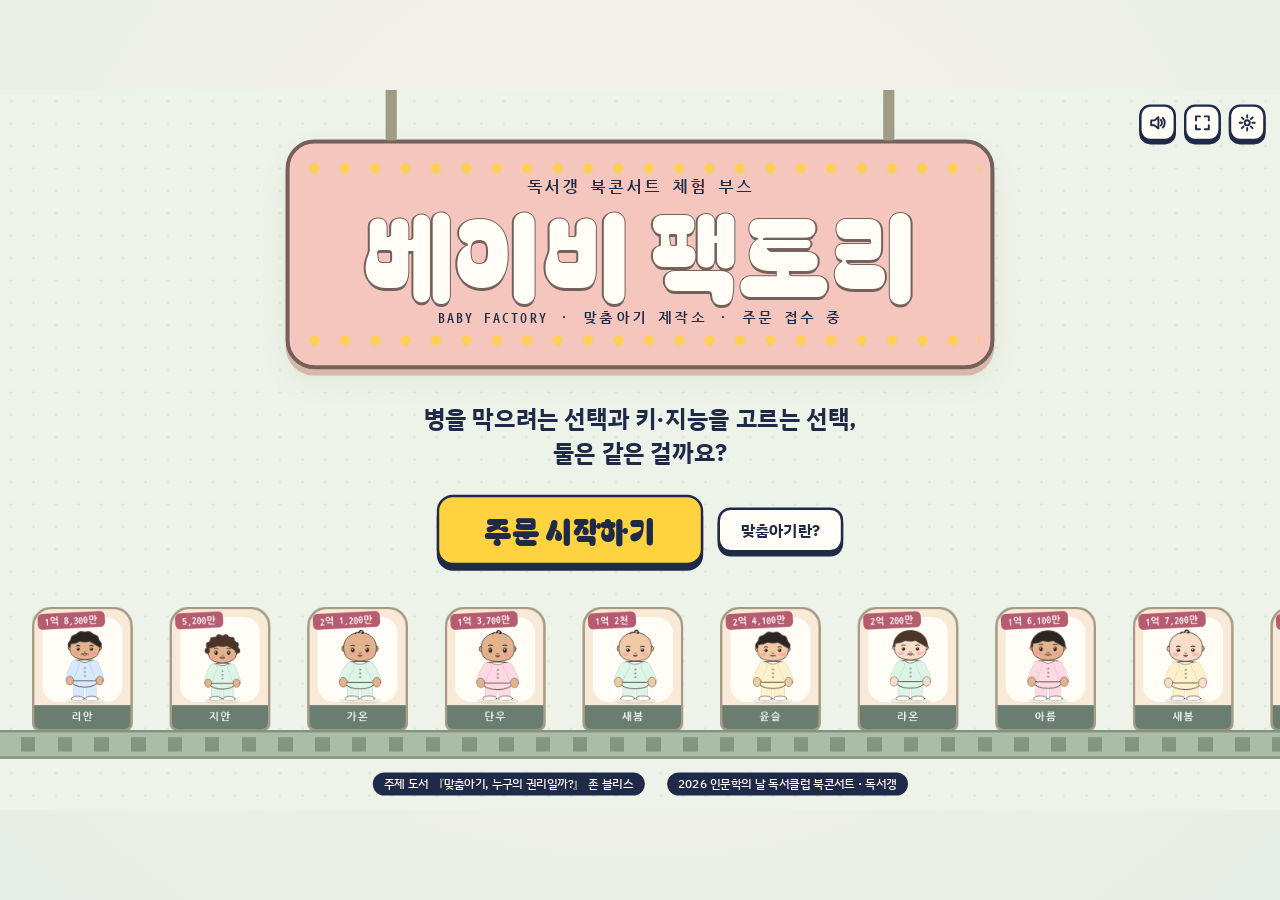
==== index.html @ 104157cd "Soften character art and motion; lower screening rates with a two-condition cap" ====
<!doctype html>
<html lang="ko">
<head>
<meta charset="utf-8">
<meta name="viewport" content="width=device-width, initial-scale=1, viewport-fit=cover">
<title>베이비 팩토리</title>
<meta name="description" content="독서갱 북콘서트 체험 부스 · 맞춤아기 시뮬레이터">
<meta name="theme-color" content="#1E2A47">
<link rel="icon" href="data:image/svg+xml,%3Csvg xmlns='http://www.w3.org/2000/svg' viewBox='0 0 64 64'%3E%3Crect width='64' height='64' rx='14' fill='%23FFD23F'/%3E%3Ccircle cx='32' cy='34' r='18' fill='%23F8DDC8' stroke='%231E2A47' stroke-width='4'/%3E%3Ccircle cx='25' cy='35' r='3' fill='%231E2A47'/%3E%3Ccircle cx='39' cy='35' r='3' fill='%231E2A47'/%3E%3Cpath d='M27 43q5 4 10 0' stroke='%231E2A47' stroke-width='3' fill='none' stroke-linecap='round'/%3E%3C/svg%3E">
<link rel="preconnect" href="https://fonts.googleapis.com">
<link rel="preconnect" href="https://fonts.gstatic.com" crossorigin>
<link rel="stylesheet" href="https://fonts.googleapis.com/css2?family=Bagel+Fat+One&family=IBM+Plex+Sans+KR:wght@400;500;700&family=Nanum+Gothic+Coding:wght@400;700&display=swap">
<link rel="stylesheet" href="style.css?v=20261010-friendly">
</head>
<body>

<div id="viewport">
  <div id="stage">

    <div class="util-bar">
      <button class="util" id="btn-sound" title="효과음 켜기/끄기" aria-label="효과음"><svg viewBox="0 0 24 24"><path d="M4 9h4l5-4v14l-5-4H4z"/><path class="wave" d="M16 8.5a5 5 0 0 1 0 7M18.5 6a8.5 8.5 0 0 1 0 12"/></svg></button>
      <button class="util" id="btn-full" title="전체 화면" aria-label="전체 화면"><svg viewBox="0 0 24 24"><path d="M4 9V4h5M15 4h5v5M20 15v5h-5M9 20H4v-5"/></svg></button>
      <button class="util" id="btn-settings" title="운영자 설정" aria-label="운영자 설정"><svg viewBox="0 0 24 24"><circle cx="12" cy="12" r="3.2"/><path d="M12 2.5v3M12 18.5v3M21.5 12h-3M5.5 12h-3M18.7 5.3l-2.1 2.1M7.4 16.6l-2.1 2.1M18.7 18.7l-2.1-2.1M7.4 7.4 5.3 5.3"/></svg></button>
    </div>

    <!-- ============ 0. 타이틀 ============ -->
    <section class="screen is-on" id="s-title">
      <div class="sign">
        <div class="sign-bulbs" aria-hidden="true"></div>
        <p class="sign-eyebrow">독서갱 북콘서트 체험 부스</p>
        <h1 class="logo">베이비 팩토리</h1>
        <p class="sign-sub">BABY FACTORY · 맞춤아기 제작소 · 주문 접수 중</p>
      </div>
      <p class="title-q">병을 막으려는 선택과 키·지능을 고르는 선택,<br>둘은 같은 걸까요?</p>
      <div class="title-actions">
        <button class="btn btn-big" id="btn-start">주문 시작하기</button>
        <button class="btn btn-ghost" id="btn-explain">맞춤아기란?</button>
      </div>
      <div class="conveyor" aria-hidden="true">
        <div class="belt-items" id="belt"></div>
        <div class="belt"><i></i></div>
      </div>
      <footer class="title-foot">
        <span>주제 도서 『맞춤아기, 누구의 권리일까?』 존 블리스</span>
        <span>2026 인문학의 날 독서클럽 북콘서트 · 독서갱</span>
      </footer>
    </section>

    <!-- ============ 1. 예산 ============ -->
    <section class="screen" id="s-budget">
      <header class="scr-head">
        <span class="step">STEP 1 · 예산</span>
        <h2>오늘 당신의 전 재산은?</h2>
        <p>룰렛에서 나온 금액을 입력하세요. 이 돈이 아기를 설계할 수 있는 전부예요.</p>
      </header>
      <div class="budget-wrap">
        <div class="atm panel">
          <div class="atm-screen">
            <span class="atm-label">보유 자산</span>
            <output id="budget-out">0원</output>
          </div>
          <label class="atm-input" for="budget-in">
            <input id="budget-in" type="text" inputmode="numeric" autocomplete="off" maxlength="9" placeholder="금액 입력">
            <span>만원</span>
          </label>
          <p class="atm-hint">룰렛 칸을 눌러도 돼요</p>
          <div class="presets" id="presets"></div>
          <button class="btn btn-ghost btn-sm" id="btn-roulette">화면에서 룰렛 돌리기</button>
        </div>
        <aside class="budget-side">
          <div class="rules panel">
            <h3>설계 규칙</h3>
            <ol>
              <li><b>5분</b> 안에 아기의 특성을 골라요. 시간이 끝나면 그때까지 고른 대로 태어나요.</li>
              <li>고를 때마다 값을 치러요. 돈이 모자라면 고를 수 없어요.</li>
              <li>"자연에 맡기기"는 무료예요. 결과는 태어나야 알 수 있어요.</li>
              <li>다 고르면 아기가 태어나 노인이 될 때까지의 삶을 보여 드려요.</li>
            </ol>
          </div>
          <p class="disclaimer" id="disclaimer-budget"></p>
          <button class="btn btn-big" id="btn-budget-ok" disabled>이 돈으로 설계 시작</button>
        </aside>
      </div>
    </section>

    <!-- ============ 2. 유전자 검사 ============ -->
    <section class="screen" id="s-scan">
      <header class="scr-head">
        <span class="step">STEP 2 · 검사</span>
        <h2>부모 유전자 검사</h2>
        <p>아기에게 물려질 수 있는 유전질환·장애를 검사하고 있어요.</p>
      </header>
      <div class="scan-wrap">
        <div class="dna panel"><svg id="dna" viewBox="0 0 260 520" aria-hidden="true"></svg><div class="scanline"></div></div>
        <ol class="scan-list" id="scan-list"></ol>
      </div>
      <div class="scan-foot">
        <p id="scan-sum"></p>
        <button class="btn btn-big" id="btn-scan-ok" hidden>설계 시작 · 타이머 5:00</button>
      </div>
    </section>

    <!-- ============ 3. 설계 (5분) ============ -->
    <section class="screen" id="s-design">
      <header class="d-head">
        <div class="d-brand">
          <button class="home-btn" data-home title="처음으로">베이비 팩토리</button>
          <span id="d-order">주문 No.0001</span>
        </div>
        <div class="timer" id="timer" role="timer" aria-live="off">
          <span class="timer-label">남은 설계 시간</span>
          <span class="timer-digits" id="timer-digits">5:00</span>
          <div class="timer-bar"><i id="timer-fill"></i></div>
        </div>
        <div class="wallet">
          <span class="wallet-label">남은 돈</span>
          <strong id="wallet-left">0원</strong>
          <span class="wallet-sub" id="wallet-sub"></span>
        </div>
      </header>
      <div class="d-body">
        <div class="d-left">
          <nav class="tabs" id="tabs" role="tablist"></nav>
          <div class="trait-list" id="trait-list"></div>
        </div>
        <div class="d-right">
          <div class="incubator panel" id="incubator">
            <div class="inc-head">
              <span class="inc-title">인큐베이터 미리보기</span>
              <span class="inc-sub">예상 모습 · 성별은 태어날 때 정해져요</span>
              <button class="inc-zoom" id="btn-zoom">얼굴 크게</button>
            </div>
            <div class="inc-glass">
              <div class="bubbles" aria-hidden="true"><i></i><i></i><i></i><i></i><i></i><i></i></div>
              <svg id="preview" preserveAspectRatio="xMidYMax meet"></svg>
            </div>
            <div class="age-tabs" id="age-tabs"></div>
          </div>
          <div class="order panel">
            <div class="ethic-note" id="ethic-note" hidden><b id="ethic-tag"></b><p id="ethic-text"></p></div>
            <div class="order-head"><span>주문서</span><small id="order-count">0개</small></div>
            <ul class="order-list" id="order-list"></ul>
            <div class="order-total"><span>합계</span><strong id="order-total">0원</strong></div>
            <button class="btn btn-big btn-pink" id="btn-checkout">결제하고 출산하기</button>
          </div>
        </div>
      </div>
    </section>

    <!-- ============ 4. 탄생 ============ -->
    <section class="screen" id="s-birth">
      <div class="birth-lights" aria-hidden="true"></div>
      <div class="pod-wrap">
        <div class="pod" id="pod">
          <div class="pod-cap"></div>
          <div class="pod-body">
            <svg id="pod-baby" viewBox="-40 -66 80 72" aria-hidden="true"></svg>
            <div class="pod-door l"></div><div class="pod-door r"></div>
          </div>
          <div class="pod-base"><span id="pod-label">EDITING</span></div>
        </div>
        <div class="pod-status" id="pod-status">결제 완료</div>
        <div class="pod-steps" id="pod-steps"></div>
      </div>
      <div class="reveal panel" id="reveal" hidden>
        <p class="reveal-eyebrow">출생 신고서</p>
        <h2 id="reveal-title"></h2>
        <ul class="reveal-list" id="reveal-list"></ul>
        <button class="btn btn-big" id="btn-life">인생 재생 ▶</button>
      </div>
    </section>

    <!-- ============ 5. 성장 ============ -->
    <section class="screen" id="s-life">
      <svg id="life-svg" aria-hidden="true"></svg>
      <div class="life-hud panel">
        <div class="life-name" id="life-name"></div>
        <div class="life-age"><span id="life-age">0</span><small>세</small></div>
        <div class="life-meta"><span class="chip" id="life-stage">신생아</span><span id="life-year">2026년</span></div>
      </div>
      <div class="life-log" id="life-log" aria-live="polite"></div>
      <div class="life-bar"><div class="life-track" id="life-track"><i id="life-fill"></i><b id="life-dot"></b></div></div>
      <div class="life-ctrl">
        <button id="btn-pause">일시정지</button>
        <button id="btn-speed">2배속</button>
        <button id="btn-skip">끝으로 건너뛰기</button>
      </div>
    </section>

    <!-- ============ 6. 결과 ============ -->
    <section class="screen" id="s-result">
      <div class="res-left">
        <header class="res-head">
          <span class="step">인생 요약</span>
          <h2 id="res-title"></h2>
        </header>
        <div class="film" id="film"></div>
        <div class="res-stats" id="res-stats"></div>
        <div class="res-money panel" id="res-money"></div>
      </div>
      <div class="res-right panel">
        <p class="qr-eyebrow">결과 QR · 찍어 가세요</p>
        <div class="qr-box" id="qr-box"></div>
        <div class="qr-url"><code id="qr-url"></code><button class="btn btn-sm" id="btn-copy">주소 복사</button></div>
        <p class="qr-warn" id="qr-warn" hidden></p>
        <div class="qr-actions">
          <button class="btn btn-sm btn-ghost" id="btn-print">라벨 인쇄</button>
          <button class="btn btn-sm btn-ghost" id="btn-qr-png">라벨 이미지</button>
          <button class="btn btn-sm btn-ghost" id="btn-card-png">결과 카드</button>
        </div>
        <div class="res-q">
          <b>나가기 전에 찬반 스티커 투표!</b>
          <p id="res-vote"></p>
        </div>
        <button class="btn btn-big" id="btn-next">다음 참가자</button>
      </div>
    </section>

    <!-- ============ 모달 ============ -->
    <div class="modal" id="m-checkout" hidden>
      <div class="modal-card checkout panel">
        <div class="receipt" id="receipt"></div>
        <div class="checkout-side">
          <h3>출생 신고서</h3>
          <label class="field" for="baby-name">아기 이름
            <span class="name-row"><input id="baby-name" type="text" maxlength="6" autocomplete="off"><button class="btn btn-sm btn-ghost" id="btn-rename" type="button">다른 이름</button></span>
          </label>
          <p class="checkout-note" id="checkout-note"></p>
          <div class="checkout-btns">
            <button class="btn btn-ghost" id="btn-back">더 고르기</button>
            <button class="btn btn-big btn-pink" id="btn-pay">결제 · 출산</button>
          </div>
        </div>
      </div>
    </div>

    <div class="modal" id="m-explain" hidden>
      <div class="modal-card explain panel">
        <div class="ex-slides" id="ex-slides">
          <article class="ex-slide is-on">
            <span class="step">1 / 3</span>
            <h3>맞춤아기란?</h3>
            <p>유전자 기술로 태어날 아기의 유전질환을 막거나, 부모가 원하는 외모·몸·능력을 고른 아기예요.</p>
            <p>유전자 가위(CRISPR)가 발전하면서 배아의 DNA를 직접 고치는 일이 기술적으로 가능해졌어요.</p>
          </article>
          <article class="ex-slide">
            <span class="step">2 / 3</span>
            <h3>2018년, 실제로 일어난 일</h3>
            <p>중국의 과학자 허젠쿠이가 HIV에 걸리지 않도록 CCR5 유전자를 편집한 쌍둥이를 탄생시켰어요.</p>
            <p>전 세계 과학자들이 비판했고, 그는 징역 3년을 선고받았어요. 우리나라 생명윤리법도 배아·태아의 유전자 치료를 금지해요.</p>
          </article>
          <article class="ex-slide">
            <span class="step">3 / 3</span>
            <h3>오늘의 질문</h3>
            <p class="ex-q" id="ex-q"></p>
            <p>병을 막는 선택과 키·지능을 고르는 선택은 같은 걸까요? 직접 아기를 설계하며 생각해 보세요.</p>
          </article>
        </div>
        <div class="ex-nav">
          <button class="btn btn-ghost btn-sm" id="ex-prev">이전</button>
          <button class="btn btn-sm" id="ex-next">다음</button>
        </div>
      </div>
    </div>

    <div class="modal" id="m-roulette" hidden>
      <div class="modal-card roulette panel">
        <h3>예산 룰렛</h3>
        <div class="wheel-wrap"><canvas id="wheel" width="560" height="560"></canvas><div class="wheel-pin"></div></div>
        <p class="wheel-result" id="wheel-result">버튼을 눌러 돌려 주세요</p>
        <div class="checkout-btns">
          <button class="btn btn-ghost" id="btn-wheel-close">닫기</button>
          <button class="btn btn-big" id="btn-spin">돌리기</button>
        </div>
      </div>
    </div>

    <div class="modal" id="m-confirm" hidden>
      <div class="modal-card confirm panel">
        <h3 id="confirm-title">처음으로 돌아갈까요?</h3>
        <p id="confirm-text">지금까지 고른 내용은 사라져요.</p>
        <div class="checkout-btns">
          <button class="btn btn-ghost" id="btn-confirm-no">계속하기</button>
          <button class="btn btn-pink" id="btn-confirm-yes">처음으로</button>
        </div>
      </div>
    </div>

    <div class="modal" id="m-settings" hidden>
      <div class="modal-card settings panel">
        <h3>운영자 설정</h3>
        <div class="set-grid">
          <label class="field" for="set-presets">룰렛 칸 금액 <small>만원 단위, 쉼표로 구분</small>
            <input id="set-presets" type="text" autocomplete="off">
          </label>
          <label class="field" for="set-timer">설계 시간 <small>초 · 기본 300초(5분)</small>
            <input id="set-timer" type="number" min="30" max="1800" step="10">
          </label>
          <label class="field wide" for="set-base">결과 페이지 주소 <small>QR에 들어갈 주소. 휴대폰에서 열리는 https 주소여야 해요</small>
            <input id="set-base" type="url" autocomplete="off" placeholder="예: https://아이디.github.io/baby-factory/">
            <span class="set-hint" id="set-base-hint"></span>
          </label>
          <label class="field" for="set-label">라벨 크기
            <select id="set-label">
              <option value="50x30">50 × 30 mm</option>
              <option value="40x30">40 × 30 mm</option>
              <option value="50x50">50 × 50 mm</option>
              <option value="40x40">40 × 40 mm</option>
              <option value="30x20">30 × 20 mm</option>
            </select>
          </label>
          <div class="field">기타
            <label class="check" for="set-guarantee"><input id="set-guarantee" type="checkbox"> 토론용: 최소 1개 발견 (최대 2개)</label>
            <label class="check" for="set-sound"><input id="set-sound" type="checkbox"> 효과음</label>
          </div>
          <div class="field wide">오늘 기록 <small id="set-count"></small>
            <button class="btn btn-sm btn-ghost" id="btn-reset-count" type="button">주문 번호 1번부터 다시</button>
          </div>
        </div>
        <div class="checkout-btns">
          <button class="btn btn-ghost" id="btn-set-cancel">취소</button>
          <button class="btn" id="btn-set-save">저장</button>
        </div>
      </div>
    </div>

    <div class="timeup" id="o-timeup" hidden><span>시간 종료!</span><small>지금까지 고른 대로 태어나요</small></div>
    <div class="toast" id="toast" hidden></div>
  </div>
</div>

<!-- ============ 휴대폰 결과 페이지 (QR) ============ -->
<div id="viewer" hidden></div>

<!-- 라벨 인쇄용 -->
<div id="print-area" aria-hidden="true"></div>
<style id="page-style"></style>

<script src="util.js?v=20261010-friendly"></script>
<script src="data.js?v=20261010-friendly"></script>
<script src="qr.js?v=20261010-friendly"></script>
<script src="sim.js?v=20261010-friendly"></script>
<script src="person.js?v=20261010-friendly"></script>
<script src="stage.js?v=20261010-friendly"></script>
<script src="sound.js?v=20261010-friendly"></script>
<script src="card.js?v=20261010-friendly"></script>
<script src="viewer.js?v=20261010-friendly"></script>
<script src="app.js?v=20261010-friendly"></script>
</body>
</html>
---- style.css ----
/* 베이비 팩토리
   레이아웃: 1600×900 장난감 공장 조작판(컨베이어 · 인큐베이터 · 영수증 프린터)을 창 크기에 맞게 확대/축소 */
:root {
  --ink: #1E2A47;        /* 윤곽선·글자: 짙은 남색 */
  --ink-2: #47557A;
  --mint: #CDEBDD;       /* 신생아실 바닥 */
  --mint-2: #9FD8BE;
  --mint-3: #4FB58E;
  --sky: #8EC9F0;        /* 기계 패널 */
  --sky-2: #D9EEFB;
  --pink: #FF6F91;       /* 가격표 */
  --pink-2: #FFD3DE;
  --yellow: #FFD23F;     /* 경고·타이머 */
  --yellow-2: #FFF1A8;
  --red: #EF4B3C;
  --paper: #FFFDF5;      /* 영수증 종이 */
  --steel: #DCE3EC;
  --font-display: 'Bagel Fat One', 'Black Han Sans', 'Malgun Gothic', system-ui, sans-serif;
  --font-ui: 'IBM Plex Sans KR', 'Malgun Gothic', 'Apple SD Gothic Neo', system-ui, sans-serif;
  --font-mono: 'Nanum Gothic Coding', 'D2Coding', ui-monospace, Consolas, monospace;
  --b: 3px solid var(--ink);
  --shadow: 0 6px 0 var(--ink);
  color-scheme: light;
}

* { box-sizing: border-box; }
html, body { height: 100%; margin: 0; }
body {
  background: var(--ink);
  color: var(--ink);
  font-family: var(--font-ui);
  -webkit-font-smoothing: antialiased;
  overflow: hidden;
}
button, input, select { font: inherit; color: inherit; }
button { cursor: pointer; }
[hidden] { display: none !important; }
:focus-visible { outline: 4px solid var(--pink); outline-offset: 3px; }

#viewport {
  position: fixed; inset: 0;
  background:
    repeating-linear-gradient(-45deg, rgba(255, 210, 63, .09) 0 22px, transparent 22px 44px),
    var(--ink);
}
#stage {
  position: absolute; left: 50%; top: 50%;
  width: 1600px; height: 900px;
  transform: translate(-50%, -50%);
  transform-origin: center center;
  overflow: hidden;
  background-color: var(--mint);
  background-image:
    linear-gradient(rgba(30, 42, 71, .06) 2px, transparent 2px),
    linear-gradient(90deg, rgba(30, 42, 71, .06) 2px, transparent 2px);
  background-size: 48px 48px;
  user-select: none;
}

/* ---------------- 공통 부품 ---------------- */
.panel {
  background: var(--paper);
  border: var(--b);
  border-radius: 22px;
  box-shadow: var(--shadow);
}
.btn {
  --bg: var(--yellow);
  display: inline-flex; align-items: center; justify-content: center; gap: 10px;
  min-height: 56px; padding: 0 26px;
  background: var(--bg);
  border: var(--b); border-radius: 16px;
  box-shadow: 0 5px 0 var(--ink);
  font-weight: 700; font-size: 20px; letter-spacing: -.01em;
  transition: transform .08s, box-shadow .08s, filter .15s;
}
.btn:hover { filter: brightness(1.04); transform: translateY(-1px); box-shadow: 0 6px 0 var(--ink); }
.btn:active { transform: translateY(4px); box-shadow: 0 1px 0 var(--ink); }
.btn:disabled { cursor: not-allowed; filter: grayscale(.8) opacity(.55); transform: none; box-shadow: 0 5px 0 var(--ink); }
.btn-big { min-height: 76px; padding: 0 40px; font-family: var(--font-display); font-weight: 400; font-size: 32px; border-radius: 20px; box-shadow: 0 7px 0 var(--ink); }
.btn-big:active { transform: translateY(6px); box-shadow: 0 1px 0 var(--ink); }
.btn-pink { --bg: var(--pink); color: var(--paper); text-shadow: 0 2px 0 rgba(30, 42, 71, .35); }
.btn-ghost { --bg: var(--paper); }
.btn-sm { min-height: 44px; padding: 0 18px; font-size: 17px; border-radius: 12px; box-shadow: 0 4px 0 var(--ink); }
.step {
  display: inline-block; padding: 6px 14px 5px;
  background: var(--ink); color: var(--yellow);
  border-radius: 999px;
  font-family: var(--font-mono); font-weight: 700; font-size: 16px; letter-spacing: .06em;
}
.chip { display: inline-block; padding: 4px 12px; border: 2px solid var(--ink); border-radius: 999px; background: var(--paper); font-weight: 700; font-size: 15px; }
.disclaimer { font-size: 14px; line-height: 1.55; color: var(--ink-2); margin: 0; }

/* 운영 버튼 */
.util-bar { position: absolute; top: 18px; right: 18px; z-index: 40; display: flex; gap: 10px; }
.util {
  width: 46px; height: 46px; display: grid; place-items: center;
  background: var(--paper); border: var(--b); border-radius: 14px; box-shadow: 0 4px 0 var(--ink);
  padding: 0;
}
.util svg { width: 24px; height: 24px; fill: none; stroke: var(--ink); stroke-width: 2.4; stroke-linecap: round; stroke-linejoin: round; }
.util:active { transform: translateY(3px); box-shadow: 0 1px 0 var(--ink); }
.util.is-off .wave { opacity: .15; }
body.is-busy .util-bar { opacity: .35; }
body.is-busy .util-bar:hover { opacity: 1; }

/* ---------------- 화면 전환 ---------------- */
.screen { position: absolute; inset: 0; opacity: 0; visibility: hidden; transition: opacity .35s, visibility 0s .35s; }
.screen.is-on { opacity: 1; visibility: visible; transition: opacity .35s; }
.scr-head { position: absolute; left: 80px; top: 54px; right: 300px; }
.scr-head h2 { font-family: var(--font-display); font-weight: 400; font-size: 64px; line-height: 1.05; margin: 16px 0 10px; letter-spacing: -.01em; }
.scr-head p { font-size: 22px; margin: 0; color: var(--ink-2); }

/* ---------------- 0. 타이틀 ---------------- */
#s-title { display: flex; flex-direction: column; align-items: center; }
.sign {
  position: relative; margin-top: 62px; padding: 34px 90px 50px;
  background: var(--pink);
  border: 5px solid var(--ink); border-radius: 36px;
  box-shadow: 0 10px 0 var(--ink);
  text-align: center; color: var(--paper);
}
.sign::before, .sign::after {
  content: ''; position: absolute; top: -70px; width: 14px; height: 66px; background: var(--ink); border-radius: 4px;
}
.sign::before { left: 120px; } .sign::after { right: 120px; }
.sign-bulbs { position: absolute; inset: 12px; border-radius: 26px; pointer-events: none;
  background:
    radial-gradient(circle, var(--yellow) 0 6px, transparent 7px) 0 0 / 38px 38px repeat-x,
    radial-gradient(circle, var(--yellow) 0 6px, transparent 7px) 0 100% / 38px 38px repeat-x;
  animation: bulbs 1.2s steps(2) infinite;
}
@keyframes bulbs { 50% { background-position: 19px 0, 19px 100%; } }
.sign-eyebrow { margin: 10px 0 0; font-family: var(--font-mono); font-weight: 700; font-size: 20px; letter-spacing: .12em; color: var(--ink); }
.logo {
  margin: 4px 0 6px; font-family: var(--font-display); font-weight: 400; font-size: 132px; line-height: 1.02; letter-spacing: -.02em;
  text-shadow: 0 6px 0 var(--ink), 4px 0 0 var(--ink), -4px 0 0 var(--ink), 0 -4px 0 var(--ink), 4px 6px 0 var(--ink), -4px 6px 0 var(--ink);
}
.sign-sub { margin: 0; font-family: var(--font-mono); font-weight: 700; font-size: 18px; letter-spacing: .14em; color: var(--ink); }
.title-q { margin: 40px 0 0; text-align: center; font-size: 30px; font-weight: 700; line-height: 1.45; text-wrap: balance; }
.title-actions { display: flex; gap: 18px; margin-top: 30px; align-items: center; }
.title-actions .btn-big { font-size: 40px; min-height: 88px; padding: 0 56px; }
.conveyor { position: absolute; left: 0; right: 0; bottom: 64px; height: 190px; }
.belt-items { position: absolute; left: 0; bottom: 34px; height: 156px; display: flex; gap: 46px; padding-left: 40px; animation: belt 38s linear infinite; will-change: transform; }
@keyframes belt { from { transform: translateX(-50%); } to { transform: translateX(0); } }
.belt { position: absolute; left: -20px; right: -20px; bottom: 0; height: 36px; background: #59647A; border-top: var(--b); border-bottom: var(--b); overflow: hidden; }
.belt i { position: absolute; inset: 6px 0; background: repeating-linear-gradient(90deg, #3A4256 0 18px, transparent 18px 46px); animation: rollers 1.4s linear infinite; }
@keyframes rollers { to { transform: translateX(46px); } }
.box {
  flex: none; position: relative; width: 126px; height: 156px;
  background: var(--sky-2); border: var(--b); border-radius: 12px 12px 6px 6px;
  overflow: hidden;
}
.box::before { content: ''; position: absolute; left: 10px; right: 10px; top: 10px; bottom: 34px; border: 2.5px solid var(--ink); border-radius: 8px; background: rgba(255, 255, 255, .65); }
.box svg { position: absolute; left: 14px; right: 14px; top: 12px; width: 98px; height: 108px; }
.box .box-label { position: absolute; left: 0; right: 0; bottom: 0; height: 30px; background: var(--ink); color: var(--yellow); font: 700 13px/30px var(--font-mono); text-align: center; letter-spacing: .04em; white-space: nowrap; overflow: hidden; }
.box .tag { position: absolute; left: 4px; top: 4px; z-index: 1; padding: 2px 7px; background: var(--pink); color: var(--paper); border: 2px solid var(--ink); border-radius: 6px; font: 700 12px var(--font-mono); transform: rotate(-6deg); }
.title-foot { position: absolute; bottom: 18px; left: 0; right: 0; display: flex; justify-content: center; gap: 28px; font-size: 15px; font-weight: 500; color: var(--paper); }
.title-foot span { background: var(--ink); padding: 4px 14px; border-radius: 999px; }

/* ---------------- 1. 예산 ---------------- */
.budget-wrap { position: absolute; left: 80px; right: 80px; top: 280px; bottom: 60px; display: grid; grid-template-columns: 820px 1fr; gap: 40px; }
.atm { padding: 28px; display: flex; flex-direction: column; gap: 18px; background: var(--sky); }
.atm-screen {
  background: #16213B; border: var(--b); border-radius: 16px; padding: 18px 26px 16px;
  box-shadow: inset 0 0 0 4px #2B3A61;
  display: flex; flex-direction: column; gap: 4px;
}
.atm-label { font: 700 16px var(--font-mono); letter-spacing: .14em; color: var(--mint-2); }
#budget-out { font-family: var(--font-display); font-size: 74px; line-height: 1.1; color: var(--yellow); text-shadow: 0 0 18px rgba(255, 210, 63, .45); white-space: nowrap; overflow: hidden; text-overflow: ellipsis; font-variant-numeric: tabular-nums; }
.atm-input { display: flex; align-items: center; gap: 12px; background: var(--paper); border: var(--b); border-radius: 14px; padding: 0 20px; height: 70px; }
.atm-input input { flex: 1; min-width: 0; border: 0; background: transparent; font: 700 36px var(--font-mono); outline: none; letter-spacing: .02em; }
.atm-input span { font-weight: 700; font-size: 24px; }
.atm-hint { margin: 0; font-weight: 700; font-size: 16px; }
.presets { display: grid; grid-template-columns: repeat(4, 1fr); gap: 12px; }
.preset {
  height: 58px; background: var(--paper); border: var(--b); border-radius: 12px; box-shadow: 0 4px 0 var(--ink);
  font: 700 21px var(--font-mono); letter-spacing: -.02em;
}
.preset:active { transform: translateY(3px); box-shadow: 0 1px 0 var(--ink); }
.preset.is-on { background: var(--yellow); }
.atm .btn-ghost { align-self: flex-start; }
.budget-side { display: flex; flex-direction: column; gap: 22px; }
.rules { padding: 24px 28px; }
.rules h3 { margin: 0 0 10px; font-family: var(--font-display); font-weight: 400; font-size: 30px; }
.rules ol { margin: 0; padding-left: 24px; display: grid; gap: 8px; font-size: 18px; line-height: 1.5; }
.budget-side .btn-big { margin-top: auto; }

/* ---------------- 2. 유전자 검사 ---------------- */
.scan-wrap { position: absolute; left: 80px; right: 80px; top: 270px; bottom: 150px; display: grid; grid-template-columns: 300px 1fr; gap: 40px; }
.dna { position: relative; overflow: hidden; background: #16213B; display: grid; place-items: center; }
#dna { width: 240px; height: 100%; }
.scanline { position: absolute; left: 0; right: 0; height: 6px; background: var(--mint-2); box-shadow: 0 0 22px 8px rgba(159, 216, 190, .6); animation: scan 1.6s ease-in-out infinite alternate; }
@keyframes scan { from { top: 6%; } to { top: 92%; } }
.scan-list { list-style: none; margin: 0; padding: 0; display: grid; grid-template-columns: 1fr 1fr; gap: 12px 18px; align-content: start; }
.scan-row {
  display: grid; grid-template-columns: 1fr auto; align-items: center; gap: 12px;
  padding: 12px 18px; background: var(--paper); border: var(--b); border-radius: 14px;
  opacity: .35; transition: opacity .2s, transform .2s;
}
.scan-row.is-done { opacity: 1; }
.scan-row.is-active { opacity: 1; transform: scale(1.02); background: var(--sky-2); }
.scan-row b { display: block; font-size: 19px; }
.scan-row small { font: 700 13px var(--font-mono); color: var(--ink-2); letter-spacing: .04em; }
.scan-badge { min-width: 88px; text-align: center; padding: 6px 10px; border: 2.5px solid var(--ink); border-radius: 10px; font-weight: 700; font-size: 16px; background: var(--steel); }
.scan-row.is-ok .scan-badge { background: var(--mint-2); }
.scan-row.is-found { background: var(--pink-2); }
.scan-row.is-found .scan-badge { background: var(--red); color: var(--paper); transform: rotate(-4deg); animation: stamp .35s cubic-bezier(.2, 1.6, .5, 1); }
@keyframes stamp { from { transform: scale(2.2) rotate(-12deg); opacity: 0; } to { transform: scale(1) rotate(-4deg); opacity: 1; } }
.scan-foot { position: absolute; left: 80px; right: 80px; bottom: 44px; display: flex; align-items: center; justify-content: space-between; gap: 30px; }
#scan-sum { margin: 0; font-size: 26px; font-weight: 700; line-height: 1.4; }
#scan-sum em { font-style: normal; color: var(--red); }

/* ---------------- 3. 설계 ---------------- */
.d-head { position: absolute; left: 24px; right: 24px; top: 16px; height: 104px; display: grid; grid-template-columns: 1fr 420px 1fr; align-items: center; gap: 24px; }
.d-brand { display: flex; flex-direction: column; gap: 6px; align-items: flex-start; }
.home-btn { border: 0; background: none; padding: 0; font-family: var(--font-display); font-size: 36px; color: var(--pink); text-shadow: 2px 2px 0 var(--ink), -2px 2px 0 var(--ink), 2px -2px 0 var(--ink), -2px -2px 0 var(--ink), 0 4px 0 var(--ink); }
#d-order { font: 700 16px var(--font-mono); background: var(--ink); color: var(--paper); padding: 4px 12px; border-radius: 8px; letter-spacing: .05em; }
.timer {
  position: relative; height: 100px; padding: 10px 24px 0;
  background: #16213B; border: 4px solid var(--ink); border-radius: 20px; box-shadow: 0 6px 0 var(--ink), inset 0 0 0 4px #2B3A61;
  display: flex; flex-direction: column; align-items: center; color: var(--yellow);
}
.timer::before, .timer::after { content: ''; position: absolute; top: 50%; width: 12px; height: 12px; margin-top: -6px; border-radius: 50%; background: var(--steel); border: 2px solid var(--ink); }
.timer::before { left: 10px; } .timer::after { right: 10px; }
.timer-label { font: 700 13px var(--font-mono); letter-spacing: .2em; color: var(--mint-2); }
.timer-digits { font-family: var(--font-display); font-size: 54px; line-height: 1; font-variant-numeric: tabular-nums; text-shadow: 0 0 16px rgba(255, 210, 63, .5); }
.timer-bar { position: absolute; left: 22px; right: 22px; bottom: 9px; height: 8px; background: #2B3A61; border-radius: 4px; overflow: hidden; }
.timer-bar i { display: block; height: 100%; width: 100%; background: var(--yellow); transform-origin: left; }
.timer.is-warn { color: #FF9E7A; }
.timer.is-warn .timer-bar i { background: #FF9E7A; }
.timer.is-danger { animation: danger .5s steps(2) infinite; }
.timer.is-danger .timer-digits { color: var(--paper); }
@keyframes danger { 50% { background: var(--red); } }
.timer.is-paused .timer-digits::after { content: ' 일시정지'; font-size: 18px; vertical-align: middle; font-family: var(--font-ui); font-weight: 700; }
.wallet { justify-self: end; text-align: right; display: flex; flex-direction: column; align-items: flex-end; padding-right: 190px; }
.wallet-label { font: 700 15px var(--font-mono); letter-spacing: .14em; }
.wallet strong { font-family: var(--font-display); font-weight: 400; font-size: 46px; line-height: 1.1; white-space: nowrap; font-variant-numeric: tabular-nums; }
.wallet strong.is-low { color: var(--red); }
.wallet strong.bump { animation: bump .35s; }
@keyframes bump { 30% { transform: scale(1.12) translateY(-3px); } }
.wallet-sub { font-size: 15px; font-weight: 500; color: var(--ink-2); }

.d-body { position: absolute; left: 24px; right: 24px; top: 134px; bottom: 22px; display: grid; grid-template-columns: 948px 1fr; gap: 22px; }
.d-left { display: flex; flex-direction: column; min-height: 0; }
.tabs { display: flex; gap: 10px; padding-left: 10px; position: relative; z-index: 2; }
.tab {
  position: relative; display: flex; align-items: center; gap: 10px;
  height: 62px; padding: 0 22px 6px; margin-bottom: -3px;
  background: var(--steel); border: var(--b); border-bottom: 0; border-radius: 18px 18px 0 0;
  font-weight: 700; font-size: 21px;
}
.tab svg { width: 28px; height: 28px; fill: none; stroke: var(--ink); stroke-width: 2.4; stroke-linecap: round; stroke-linejoin: round; }
.tab.is-on { background: var(--paper); height: 68px; margin-top: -6px; }
.tab .cnt { min-width: 28px; height: 28px; padding: 0 8px; border-radius: 14px; background: var(--ink); color: var(--paper); font: 700 15px/28px var(--font-mono); text-align: center; }
.tab .alert { position: absolute; top: -12px; right: -10px; min-width: 32px; height: 32px; border-radius: 16px; background: var(--red); color: var(--paper); border: 2.5px solid var(--ink); font: 700 16px/27px var(--font-mono); text-align: center; animation: pulse 1.2s infinite; }
@keyframes pulse { 50% { transform: scale(1.15); } }
.trait-list {
  flex: 1; min-height: 0; overflow-y: auto;
  background: var(--paper); border: var(--b); border-radius: 0 22px 22px 22px; box-shadow: var(--shadow);
  padding: 20px; display: grid; grid-template-columns: 1fr 1fr; gap: 16px; align-content: start;
  scrollbar-width: thick; scrollbar-color: var(--ink) var(--steel);
}
.trait-list::-webkit-scrollbar { width: 16px; }
.trait-list::-webkit-scrollbar-track { background: var(--steel); border-radius: 8px; }
.trait-list::-webkit-scrollbar-thumb { background: var(--ink); border-radius: 8px; border: 3px solid var(--steel); }
.sec-title { grid-column: 1 / -1; display: flex; align-items: baseline; gap: 12px; margin: 4px 0 -4px; }
.sec-title h4 { margin: 0; font-family: var(--font-display); font-weight: 400; font-size: 26px; }
.sec-title small { font-size: 15px; color: var(--ink-2); font-weight: 500; }
.trait { position: relative; padding: 16px 16px 14px; border: 2.5px solid var(--ink); border-radius: 16px; background: #FFFFFF; display: flex; flex-direction: column; gap: 10px; }
.trait.is-bought { background: var(--yellow-2); }
.trait-top { display: flex; align-items: center; gap: 10px; padding-right: 96px; }
.trait-top h5 { margin: 0; font-size: 22px; font-weight: 700; letter-spacing: -.02em; }
.gene { font: 700 13px var(--font-mono); padding: 2px 8px; border-radius: 6px; background: var(--sky-2); border: 1.5px solid var(--ink); white-space: nowrap; }
.stamp {
  position: absolute; top: 10px; right: 12px; padding: 3px 8px 2px; border: 2.5px solid currentColor; border-radius: 8px;
  font-weight: 700; font-size: 13px; line-height: 1.2; text-align: center; transform: rotate(5deg); background: rgba(255, 255, 255, .7);
}
.stamp small { display: block; font-size: 10px; font-weight: 500; }
.stamp.real { color: #1F8A63; } .stamp.partial { color: #C77800; } .stamp.hard { color: var(--red); }
.trait-note { margin: 0; font-size: 14.5px; line-height: 1.45; color: var(--ink-2); }
.opts { display: grid; grid-template-columns: 1fr 1fr; gap: 8px; }
.opt {
  position: relative; display: flex; flex-direction: column; align-items: flex-start; gap: 2px;
  min-height: 58px; padding: 7px 12px; text-align: left;
  background: #F2F6FA; border: 2.5px solid var(--ink); border-radius: 12px; box-shadow: 0 3px 0 var(--ink);
  transition: transform .06s, box-shadow .06s;
}
.opt:hover { background: var(--sky-2); }
.opt:active { transform: translateY(2px); box-shadow: 0 1px 0 var(--ink); }
.opt b { font-size: 17px; line-height: 1.2; }
.opt .price { font: 700 15px var(--font-mono); color: var(--pink); }
.opt .sub { font-size: 12.5px; color: var(--ink-2); font-weight: 500; }
.opt.is-on { background: var(--ink); color: var(--paper); box-shadow: 0 3px 0 var(--pink); }
.opt.is-on .price { color: var(--yellow); }
.opt.is-on .sub { color: var(--steel); }
.opt.is-on::after { content: ''; position: absolute; right: 10px; top: 10px; width: 20px; height: 20px; border-radius: 50%; background: var(--yellow) url("data:image/svg+xml,%3Csvg xmlns='http://www.w3.org/2000/svg' viewBox='0 0 20 20'%3E%3Cpath d='M5 10.5l3.2 3L15 6.5' stroke='%231E2A47' stroke-width='2.6' fill='none' stroke-linecap='round' stroke-linejoin='round'/%3E%3C/svg%3E") center/100% no-repeat; }
.opt.is-nat.is-on { background: var(--mint-2); color: var(--ink); box-shadow: 0 3px 0 var(--ink); }
.opt.is-nat.is-on .price { color: var(--ink); }
.opt.is-nat.is-on .sub { color: var(--ink-2); }
.opt.is-poor { background: repeating-linear-gradient(-45deg, #F2F2F2 0 8px, #E4E4E4 8px 16px); color: #8A90A0; cursor: not-allowed; }
.opt.is-poor .price { color: #8A90A0; }
.opt.shake { animation: shake .35s; }
@keyframes shake { 20%, 60% { transform: translateX(-6px); } 40%, 80% { transform: translateX(6px); } }
.opts.single { grid-template-columns: 1fr 1fr; }

/* 유전자 검사 결과 카드 */
.disorder { grid-column: 1 / -1; display: grid; grid-template-columns: 1fr 300px; gap: 18px; padding: 18px 20px; background: var(--pink-2); border: 2.5px solid var(--ink); border-radius: 16px; position: relative; }
.disorder.is-edit { background: var(--sky-2); }
.disorder h5 { margin: 0 0 4px; font-size: 24px; }
.disorder .kind { font-weight: 700; font-size: 14px; padding: 2px 10px; border-radius: 999px; background: var(--paper); border: 2px solid var(--ink); margin-left: 8px; vertical-align: 3px; }
.disorder p { margin: 6px 0 0; font-size: 15px; line-height: 1.5; }
.disorder .real { font: 700 13px var(--font-mono); color: var(--ink-2); }
.edit-btn {
  align-self: center; display: flex; flex-direction: column; align-items: center; gap: 4px;
  padding: 14px 10px; background: var(--paper); border: var(--b); border-radius: 16px; box-shadow: 0 5px 0 var(--ink);
}
.edit-btn b { font-size: 20px; }
.edit-btn .price { font: 700 18px var(--font-mono); color: var(--pink); }
.edit-btn small { font-weight: 500; font-size: 14px; }
.edit-btn:active { transform: translateY(4px); box-shadow: 0 1px 0 var(--ink); }
.edit-btn.is-on { background: var(--ink); color: var(--paper); }
.edit-btn.is-on .price { color: var(--yellow); }
.edit-btn.is-poor { background: repeating-linear-gradient(-45deg, #F2F2F2 0 8px, #E4E4E4 8px 16px); color: #8A90A0; cursor: not-allowed; }
.clean-list { grid-column: 1 / -1; margin: 0; padding: 12px 16px; border: 2px dashed var(--ink-2); border-radius: 14px; font-size: 15px; color: var(--ink-2); line-height: 1.6; }

/* 미리보기 */
.d-right { display: grid; grid-template-rows: 1fr 300px; gap: 22px; min-height: 0; }
.incubator { position: relative; overflow: hidden; background: var(--sky); padding: 14px 16px 12px; display: flex; flex-direction: column; gap: 10px; min-height: 0; }
.inc-head { display: flex; align-items: baseline; gap: 10px; }
.inc-title { font-weight: 700; font-size: 19px; }
.inc-sub { font-size: 13px; font-weight: 500; color: var(--ink); opacity: .75; }
.inc-zoom { margin-left: auto; height: 34px; padding: 0 12px; border: 2.5px solid var(--ink); border-radius: 10px; background: var(--paper); font-weight: 700; font-size: 14px; box-shadow: 0 3px 0 var(--ink); }
.inc-zoom.is-on { background: var(--yellow); }
.inc-glass {
  position: relative; flex: 1; min-height: 0; border: var(--b); border-radius: 120px 120px 18px 18px; overflow: hidden;
  background: linear-gradient(180deg, #E9F8FF 0%, #CBEAF7 70%, #B8DDEE 100%);
}
.inc-glass::after { content: ''; position: absolute; left: 34px; top: 40px; width: 18px; bottom: 60px; border-radius: 9px; background: rgba(255, 255, 255, .7); }
.inc-glass::before { content: ''; position: absolute; left: 0; right: 0; bottom: 0; height: 26px; background: repeating-linear-gradient(-45deg, var(--yellow) 0 14px, var(--ink) 14px 28px); border-top: var(--b); z-index: 1; }
#preview { position: absolute; inset: 0 0 26px 0; width: 100%; height: calc(100% - 26px); }
.bubbles i { position: absolute; bottom: -20px; width: 14px; height: 14px; border-radius: 50%; border: 2px solid rgba(30, 42, 71, .35); background: rgba(255, 255, 255, .6); animation: bubble 5s linear infinite; }
.bubbles i:nth-child(1) { left: 12%; animation-delay: 0s; } .bubbles i:nth-child(2) { left: 26%; animation-delay: 1.4s; width: 9px; height: 9px; }
.bubbles i:nth-child(3) { left: 72%; animation-delay: .7s; } .bubbles i:nth-child(4) { left: 84%; animation-delay: 2.5s; width: 10px; height: 10px; }
.bubbles i:nth-child(5) { left: 60%; animation-delay: 3.3s; width: 8px; height: 8px; } .bubbles i:nth-child(6) { left: 40%; animation-delay: 4.1s; }
@keyframes bubble { to { transform: translateY(-460px); opacity: 0; } }
.age-tabs { display: grid; grid-template-columns: repeat(6, 1fr); gap: 6px; }
.age-tab { height: 40px; border: 2.5px solid var(--ink); border-radius: 10px; background: var(--paper); font-weight: 700; font-size: 15px; box-shadow: 0 3px 0 var(--ink); padding: 0; }
.age-tab.is-on { background: var(--ink); color: var(--yellow); }
.ethic-note {
  position: absolute; left: 16px; right: 16px; top: 40px; z-index: 3; cursor: pointer;
  padding: 14px 18px 12px; background: var(--yellow-2); border: 2.5px solid var(--ink); border-radius: 6px;
  box-shadow: 4px 6px 0 rgba(30, 42, 71, .3); transform: rotate(-1.2deg);
  animation: note-in .45s cubic-bezier(.2, 1.4, .5, 1);
}
.ethic-note::before { content: ''; position: absolute; top: -14px; left: 50%; width: 90px; height: 24px; margin-left: -45px; background: rgba(255, 255, 255, .65); border: 2px solid rgba(30, 42, 71, .25); transform: rotate(2deg); }
.ethic-note b { display: inline-block; font-size: 15px; background: var(--ink); color: var(--yellow); padding: 2px 10px; border-radius: 6px; }
.ethic-note p { margin: 6px 0 0; font-size: 16.5px; line-height: 1.5; font-weight: 500; }
@keyframes note-in { from { transform: translateY(40px) rotate(-6deg); opacity: 0; } }

/* 주문서 */
.order { position: relative; display: flex; flex-direction: column; padding: 16px 18px 16px; background: var(--paper); min-height: 0;
  background-image: repeating-linear-gradient(transparent 0 33px, rgba(30, 42, 71, .06) 33px 34px); }
.order-head { display: flex; justify-content: space-between; align-items: baseline; font-weight: 700; font-size: 19px; border-bottom: 2.5px dashed var(--ink); padding-bottom: 8px; }
.order-head small { font: 700 15px var(--font-mono); }
.order-list { list-style: none; margin: 0; padding: 6px 0; flex: 1; min-height: 0; overflow-y: auto; font-family: var(--font-mono); font-size: 15px; }
.order-list li { display: flex; justify-content: space-between; gap: 10px; padding: 5px 0; border-bottom: 1px dotted rgba(30, 42, 71, .3); animation: slip .3s; }
.order-list li span { overflow: hidden; text-overflow: ellipsis; white-space: nowrap; }
.order-list li.r-edit span:first-child::before { content: '편집 '; color: var(--mint-3); font-weight: 700; }
.order-list .empty { color: var(--ink-2); border: 0; font-family: var(--font-ui); }
@keyframes slip { from { transform: translateX(20px); opacity: 0; } }
.order-total { display: flex; justify-content: space-between; align-items: baseline; padding: 8px 0 12px; border-top: 2.5px dashed var(--ink); font-weight: 700; }
.order-total strong { font-family: var(--font-display); font-weight: 400; font-size: 30px; }
.order .btn-big { font-size: 28px; min-height: 68px; }

/* ---------------- 결제 모달 ---------------- */
.modal { position: absolute; inset: 0; z-index: 50; display: grid; place-items: center; background: rgba(30, 42, 71, .62); animation: fade .2s; }
@keyframes fade { from { opacity: 0; } }
.modal-card { padding: 34px 38px; animation: pop .3s cubic-bezier(.2, 1.5, .5, 1); }
@keyframes pop { from { transform: scale(.9); opacity: 0; } }
.modal-card h3 { margin: 0 0 14px; font-family: var(--font-display); font-weight: 400; font-size: 40px; }
.checkout { display: grid; grid-template-columns: 430px 520px; gap: 36px; align-items: start; }
.receipt {
  position: relative; max-height: 700px; overflow: hidden; padding: 26px 26px 34px;
  background: #FFFFFF; font-family: var(--font-mono); font-size: 16px; line-height: 1.5;
  border: 2.5px solid var(--ink); border-radius: 4px 4px 0 0;
  clip-path: polygon(0 0, 100% 0, 100% calc(100% - 12px), 95% 100%, 90% calc(100% - 12px), 85% 100%, 80% calc(100% - 12px), 75% 100%, 70% calc(100% - 12px), 65% 100%, 60% calc(100% - 12px), 55% 100%, 50% calc(100% - 12px), 45% 100%, 40% calc(100% - 12px), 35% 100%, 30% calc(100% - 12px), 25% 100%, 20% calc(100% - 12px), 15% 100%, 10% calc(100% - 12px), 5% 100%, 0 calc(100% - 12px));
  animation: print 1.1s steps(14) both;
}
@keyframes print { from { clip-path: inset(0 0 100% 0); } }
.receipt h4 { margin: 0; text-align: center; font-family: var(--font-display); font-weight: 400; font-size: 28px; }
.receipt .r-sub { text-align: center; font-size: 13px; margin: 2px 0 12px; }
.receipt .r-line { display: flex; justify-content: space-between; gap: 12px; }
.receipt .r-line span:first-child { flex: 1; min-width: 0; }
.receipt .r-opt { display: block; font-size: 13px; color: var(--ink-2); }
.receipt hr { border: 0; border-top: 2px dashed var(--ink); margin: 10px 0; }
.receipt .r-total { font-weight: 700; font-size: 20px; }
.receipt .r-bar { height: 46px; margin: 14px 0 6px; background: repeating-linear-gradient(90deg, var(--ink) 0 2px, transparent 2px 4px, var(--ink) 4px 7px, transparent 7px 9px, var(--ink) 9px 10px, transparent 10px 14px); }
.receipt .r-foot { text-align: center; font-size: 12px; }
.checkout-side { display: flex; flex-direction: column; gap: 18px; padding-top: 6px; }
.field { display: flex; flex-direction: column; gap: 8px; font-weight: 700; font-size: 18px; }
.field small { font-weight: 500; font-size: 14px; color: var(--ink-2); }
.field > .btn { align-self: flex-start; }
.field input[type=text], .field input[type=number], .field input[type=url], .field select {
  height: 58px; padding: 0 16px; border: var(--b); border-radius: 12px; background: #FFFFFF; font-size: 22px; font-weight: 700; outline: none; min-width: 0;
}
.field input:focus, .field select:focus { box-shadow: 0 0 0 4px var(--pink-2); }
.name-row { display: flex; gap: 10px; align-items: center; }
.name-row input { flex: 1; font-size: 30px !important; height: 70px !important; }
.checkout-note { margin: 0; font-size: 17px; line-height: 1.55; }
.checkout-btns { display: flex; gap: 14px; justify-content: flex-end; margin-top: 8px; }
.checkout-btns .btn-big { flex: 1; }

/* 설명 · 룰렛 · 확인 · 설정 */
.explain { width: 900px; }
.ex-slide { display: none; min-height: 330px; }
.ex-slide.is-on { display: block; animation: fade .3s; }
.ex-slide h3 { margin: 16px 0 14px; font-size: 52px; }
.ex-slide p { font-size: 24px; line-height: 1.6; margin: 0 0 14px; max-width: 760px; }
.ex-q { font-weight: 700; background: var(--yellow-2); border: 2.5px solid var(--ink); border-radius: 12px; padding: 14px 18px; }
.ex-nav { display: flex; justify-content: space-between; }
.roulette { width: 700px; text-align: center; }
.wheel-wrap { position: relative; width: 500px; height: 500px; margin: 0 auto; }
.wheel-wrap canvas { width: 100%; height: 100%; display: block; }
.wheel-pin { position: absolute; top: -8px; left: 50%; width: 0; height: 0; margin-left: -22px; border-left: 22px solid transparent; border-right: 22px solid transparent; border-top: 46px solid var(--red); filter: drop-shadow(0 3px 0 var(--ink)); }
.wheel-result { font-family: var(--font-display); font-size: 34px; margin: 14px 0 8px; }
.confirm { width: 560px; }
.confirm p { font-size: 20px; margin: 0 0 10px; }
.settings { width: 980px; }
.set-grid { display: grid; grid-template-columns: 1fr 1fr; gap: 20px 26px; margin-bottom: 14px; }
.set-grid .wide { grid-column: 1 / -1; }
.set-hint { font-weight: 500; font-size: 14px; color: var(--ink-2); word-break: break-all; }
.set-hint.bad { color: var(--red); font-weight: 700; }
.check { display: flex; align-items: center; gap: 10px; font-weight: 500; font-size: 18px; }
.check input { width: 24px; height: 24px; accent-color: var(--ink); }

/* 시간 종료 */
.timeup { position: absolute; inset: 0; z-index: 60; display: flex; flex-direction: column; align-items: center; justify-content: center; gap: 16px; background: rgba(239, 75, 60, .92); color: var(--paper); animation: fade .2s; }
.timeup span { font-family: var(--font-display); font-size: 150px; text-shadow: 0 8px 0 var(--ink); animation: pop .4s cubic-bezier(.2, 1.6, .5, 1); }
.timeup small { font-size: 34px; font-weight: 700; }
.toast { position: absolute; left: 50%; bottom: 40px; transform: translateX(-50%); z-index: 70; padding: 14px 26px; background: var(--ink); color: var(--paper); border-radius: 14px; font-weight: 700; font-size: 19px; box-shadow: 0 6px 0 rgba(0, 0, 0, .25); animation: pop .25s; }

/* ---------------- 4. 탄생 ---------------- */
#s-birth { background: #16213B; }
.birth-lights { position: absolute; inset: 0; background:
  radial-gradient(ellipse 380px 600px at 50% 110%, rgba(255, 210, 63, .28), transparent 70%),
  repeating-linear-gradient(90deg, rgba(255, 255, 255, .03) 0 2px, transparent 2px 80px); }
.pod-wrap { position: absolute; left: 0; right: 0; top: 40px; display: flex; flex-direction: column; align-items: center; transition: transform .7s cubic-bezier(.6, 0, .3, 1); }
#s-birth.is-revealed .pod-wrap { transform: translateX(-360px) scale(.92); }
.pod { position: relative; width: 420px; display: flex; flex-direction: column; align-items: center; }
.pod-cap { position: relative; width: 300px; height: 60px; background: var(--steel); border: 4px solid var(--ink); border-radius: 30px 30px 8px 8px; box-shadow: inset 0 -8px 0 #B8C2D0; }
.pod-cap::before, .pod-cap::after { content: ''; position: absolute; top: 14px; width: 22px; height: 22px; border-radius: 50%; border: 3px solid var(--ink); background: var(--red); animation: lamp .8s steps(2) infinite; }
.pod-cap::before { left: 34px; } .pod-cap::after { right: 34px; animation-delay: .4s; }
@keyframes lamp { 50% { background: #5A2A2A; } }
.pod.is-open .pod-cap::before, .pod.is-open .pod-cap::after { background: var(--mint-2); animation: none; }
.pod-body { position: relative; width: 380px; height: 470px; margin-top: -6px; border: 4px solid var(--ink); border-radius: 40px; overflow: hidden; background: radial-gradient(circle at 50% 70%, #FFF6D6, #9FD3F5 75%); }
#pod-baby { position: absolute; left: 40px; right: 40px; bottom: 20px; width: 300px; height: 300px; opacity: 0; transition: opacity .4s .4s, transform .6s .4s cubic-bezier(.2, 1.5, .5, 1); transform: scale(.6); }
.pod.is-open #pod-baby { opacity: 1; transform: scale(1); }
.pod-door { position: absolute; top: 0; bottom: 0; width: 50%; background:
  repeating-linear-gradient(0deg, rgba(30, 42, 71, .08) 0 6px, transparent 6px 24px), linear-gradient(90deg, #9FB2C8, #C8D4E2); transition: transform 1s cubic-bezier(.7, 0, .3, 1); }
.pod-door.l { left: 0; border-right: 3px solid var(--ink); }
.pod-door.r { right: 0; border-left: 3px solid var(--ink); }
.pod.is-open .pod-door.l { transform: translateX(-102%); }
.pod.is-open .pod-door.r { transform: translateX(102%); }
.pod.is-busy .pod-body { animation: rumble .12s infinite; }
@keyframes rumble { 50% { transform: translateX(2px) rotate(.3deg); } }
.pod-base { width: 420px; height: 70px; margin-top: -10px; background: repeating-linear-gradient(-45deg, var(--yellow) 0 18px, var(--ink) 18px 36px); border: 4px solid var(--ink); border-radius: 12px; display: grid; place-items: center; }
.pod-base span { background: var(--ink); color: var(--mint-2); font: 700 20px var(--font-mono); padding: 4px 16px; border-radius: 6px; letter-spacing: .2em; }
.pod-status { margin-top: 26px; font-family: var(--font-display); font-size: 48px; color: var(--yellow); text-shadow: 0 4px 0 #000; }
.pod-steps { margin-top: 10px; display: flex; flex-direction: column; align-items: center; gap: 4px; min-height: 90px; color: var(--paper); font: 700 18px var(--font-mono); }
.pod-steps .ok { color: var(--mint-2); } .pod-steps .bad { color: #FF9E7A; }
.reveal { position: absolute; right: 70px; top: 70px; width: 720px; max-height: 760px; padding: 30px 34px 30px; display: flex; flex-direction: column; animation: pop .5s cubic-bezier(.2, 1.4, .5, 1); background: var(--paper); }
.reveal-eyebrow { margin: 0; font: 700 16px var(--font-mono); letter-spacing: .16em; color: var(--ink-2); }
.reveal h2 { margin: 6px 0 14px; font-family: var(--font-display); font-weight: 400; font-size: 54px; line-height: 1.1; }
.reveal-list { list-style: none; margin: 0 0 20px; padding: 0 4px 0 0; display: grid; gap: 8px; overflow-y: auto; overflow-x: hidden; min-height: 0; }
.reveal-list li { display: grid; grid-template-columns: 150px 1fr; gap: 12px; padding: 10px 14px; border: 2.5px solid var(--ink); border-radius: 12px; background: #FFFFFF; font-size: 18px; align-items: center; animation: slip .35s both; }
.reveal-list li b { font-size: 15px; font-family: var(--font-mono); }
.reveal-list li.good { background: #E4F6EC; } .reveal-list li.bad { background: #FFE5DF; } .reveal-list li.nat { background: var(--sky-2); }
.reveal-list li .src { display: inline-block; margin-left: 8px; font-size: 12px; font-weight: 700; padding: 1px 8px; border-radius: 999px; border: 1.5px solid var(--ink); background: var(--paper); vertical-align: 2px; }

/* ---------------- 5. 성장 ---------------- */
#life-svg { position: absolute; inset: 0; width: 100%; height: 100%; }
.life-hud { position: absolute; left: 28px; top: 24px; padding: 14px 22px 16px; min-width: 300px; }
.life-name { font-weight: 700; font-size: 22px; }
.life-age { font-family: var(--font-display); font-size: 104px; line-height: .95; font-variant-numeric: tabular-nums; }
.life-age small { font-size: 40px; margin-left: 6px; }
.life-meta { display: flex; gap: 10px; align-items: center; font-weight: 700; font-size: 18px; margin-top: 6px; }
.life-log { position: absolute; right: 26px; top: 82px; bottom: 100px; width: 560px; display: flex; flex-direction: column; gap: 14px; overflow: hidden; }
.card {
  flex: none; padding: 16px 18px 16px; background: var(--paper); border: var(--b); border-radius: 18px; box-shadow: 0 5px 0 var(--ink);
  transition: opacity .4s, transform .4s; animation: card-in .5s cubic-bezier(.2, 1.4, .5, 1);
}
.card + .card { opacity: .62; transform: scale(.96); transform-origin: top center; }
.card + .card + .card { opacity: .42; }
.card + .card + .card + .card { opacity: .25; }
@keyframes card-in { from { transform: translateX(80px) rotate(3deg); opacity: 0; } }
.card-head { display: flex; align-items: center; gap: 10px; margin-bottom: 6px; }
.card-age { font-family: var(--font-display); font-size: 30px; line-height: 1; }
.card p { margin: 6px 0 0; font-size: 20px; line-height: 1.5; font-weight: 500; }
.src { display: inline-block; padding: 2px 10px; border: 2px solid var(--ink); border-radius: 999px; font-weight: 700; font-size: 13px; background: var(--paper); }
.src.bought { background: var(--pink); color: var(--paper); }
.src.natural { background: var(--mint-2); }
.src.edit { background: var(--sky); }
.src.miss { background: var(--yellow); }
.card.final { background: var(--yellow-2); }
.life-bar { position: absolute; left: 260px; right: 620px; bottom: 34px; }
.life-track { position: relative; height: 18px; background: var(--paper); border: var(--b); border-radius: 9px; }
.life-track i { position: absolute; left: 0; top: 0; bottom: 0; background: var(--pink); border-radius: 6px; }
.life-track .tick { position: absolute; top: -9px; width: 4px; height: 30px; margin-left: -2px; background: var(--ink); border-radius: 2px; opacity: .35; }
.life-track b { position: absolute; top: 50%; width: 30px; height: 30px; margin: -15px 0 0 -15px; border-radius: 50%; background: var(--yellow); border: var(--b); }
.life-ctrl { position: absolute; right: 26px; bottom: 22px; display: flex; gap: 10px; }
.life-ctrl button { height: 52px; padding: 0 18px; background: var(--paper); border: var(--b); border-radius: 14px; box-shadow: 0 4px 0 var(--ink); font-weight: 700; font-size: 17px; }
.life-ctrl button:active { transform: translateY(3px); box-shadow: 0 1px 0 var(--ink); }
.life-ctrl button.is-on { background: var(--yellow); }

/* ---------------- 6. 결과 ---------------- */
.res-left { position: absolute; left: 36px; top: 30px; bottom: 30px; width: 960px; display: flex; flex-direction: column; gap: 16px; }
.res-head h2 { margin: 10px 0 0; font-family: var(--font-display); font-weight: 400; font-size: 56px; line-height: 1.05; }
.film { display: grid; grid-template-columns: repeat(6, 1fr); gap: 12px; padding: 16px 16px 14px; background: var(--ink); border-radius: 18px;
  background-image: radial-gradient(circle, var(--paper) 0 5px, transparent 6px), radial-gradient(circle, var(--paper) 0 5px, transparent 6px);
  background-size: 28px 14px; background-position: 0 2px, 0 calc(100% - 2px); background-repeat: repeat-x; }
.frame { background: var(--paper); border-radius: 8px; padding: 6px 6px 8px; text-align: center; }
.frame svg { display: block; width: 100%; height: 190px; background: var(--sky-2); border-radius: 6px; }
.frame b { display: block; margin-top: 6px; font-family: var(--font-display); font-weight: 400; font-size: 22px; }
.frame small { font-size: 13px; font-weight: 500; color: var(--ink-2); }
.res-stats { display: grid; grid-template-columns: repeat(4, 1fr); gap: 12px; }
.stat { padding: 12px 16px; background: var(--paper); border: 2.5px solid var(--ink); border-radius: 16px; min-width: 0; }
.stat span { display: block; font-size: 14px; font-weight: 700; color: var(--ink-2); }
.stat strong { display: block; font-family: var(--font-display); font-weight: 400; font-size: 32px; line-height: 1.15; white-space: nowrap; overflow: hidden; text-overflow: ellipsis; }
.stat strong.long { font-size: 23px; line-height: 1.3; white-space: normal; word-break: keep-all; }
.stat small { display: block; font-size: 13.5px; font-weight: 500; line-height: 1.35; }
.res-money { flex: 1; min-height: 0; padding: 18px 22px; display: grid; grid-template-columns: 1fr 1fr; gap: 10px 26px; align-content: start; }
.res-money h4 { grid-column: 1 / -1; margin: 0; font-size: 20px; }
.money-row { display: flex; justify-content: space-between; font-family: var(--font-mono); font-size: 17px; border-bottom: 1px dotted rgba(30, 42, 71, .35); padding: 3px 0; }
.money-row b { font-weight: 700; }
.reach { grid-column: 1 / -1; display: flex; align-items: center; gap: 16px; margin-top: 6px; padding: 12px 16px; background: var(--yellow-2); border: 2.5px solid var(--ink); border-radius: 14px; }
.reach-dots { display: flex; gap: 6px; flex: none; }
.reach-dots i { width: 22px; height: 22px; border-radius: 50%; border: 2.5px solid var(--ink); background: var(--paper); }
.reach-dots i.ok { background: var(--mint-3); }
.reach p { margin: 0; font-size: 17px; line-height: 1.45; font-weight: 500; }
.res-right { position: absolute; right: 36px; top: 84px; bottom: 30px; width: 540px; padding: 22px 28px 24px; display: flex; flex-direction: column; align-items: center; gap: 12px; }
.qr-eyebrow { margin: 0; font-family: var(--font-display); font-size: 30px; }
.qr-box { width: 300px; height: 300px; padding: 10px; background: #FFFFFF; border: var(--b); border-radius: 16px; }
.qr-box svg { width: 100%; height: 100%; display: block; }
.qr-url { width: 100%; display: flex; gap: 10px; align-items: center; }
.qr-url code { flex: 1; min-width: 0; padding: 8px 12px; background: var(--steel); border: 2px solid var(--ink); border-radius: 10px; font: 700 13px/1.4 var(--font-mono); word-break: break-all; user-select: all; max-height: 64px; overflow: hidden; }
.qr-warn { margin: 0; padding: 8px 12px; width: 100%; background: #FFE5DF; border: 2px solid var(--red); border-radius: 10px; font-size: 14px; font-weight: 700; color: #B42318; line-height: 1.45; }
.qr-actions { display: flex; gap: 10px; }
.res-q { width: 100%; padding: 12px 16px; background: var(--yellow-2); border: 2.5px solid var(--ink); border-radius: 14px; }
.res-q b { font-size: 17px; }
.res-q p { margin: 4px 0 0; font-size: 18px; font-weight: 700; line-height: 1.4; }
.res-right .btn-big { width: 100%; margin-top: auto; }

/* ---------------- 라벨 인쇄 ---------------- */
#print-area { display: none; }
@media print {
  html, body { height: auto; overflow: visible; background: #FFFFFF; }
  #viewport, #viewer { display: none !important; }
  #print-area { display: block; }
  .label { display: flex; align-items: center; gap: 1.5mm; overflow: hidden; color: #000; font-family: var(--font-ui); page-break-after: always; break-after: page; }
  .label svg { flex: none; }
  .label .l-text { min-width: 0; line-height: 1.15; }
  .label .l-title { font-weight: 700; }
}

/* ---------------- 움직임 줄이기 ---------------- */
@media (prefers-reduced-motion: reduce) {
  *, *::before, *::after { animation-duration: .01ms !important; animation-iteration-count: 1 !important; transition-duration: .01ms !important; }
}

/* ================= 휴대폰 결과 페이지 ================= */
html.is-viewer, html.is-viewer body { height: auto; }
html.is-viewer body { overflow: auto; overflow-x: hidden; background: var(--mint);
  background-image: linear-gradient(rgba(30, 42, 71, .06) 2px, transparent 2px), linear-gradient(90deg, rgba(30, 42, 71, .06) 2px, transparent 2px);
  background-size: 32px 32px; }
#viewer { padding: env(safe-area-inset-top, 0px) 16px calc(env(safe-area-inset-bottom, 0px) + 28px); }
.v-wrap { max-width: 560px; margin: 0 auto; display: flex; flex-direction: column; gap: 18px; }
.v-top { display: flex; align-items: center; justify-content: space-between; gap: 10px; padding: 14px 0 0; }
.v-logo { font-family: var(--font-display); font-size: 24px; color: var(--pink); text-shadow: 1.5px 1.5px 0 var(--ink), -1.5px 1.5px 0 var(--ink), 1.5px -1.5px 0 var(--ink), -1.5px -1.5px 0 var(--ink), 0 3px 0 var(--ink); }
.v-no { font: 700 12px var(--font-mono); background: var(--ink); color: var(--paper); padding: 4px 10px; border-radius: 8px; white-space: nowrap; }
.v-hero { display: flex; flex-direction: column; gap: 8px; }
.v-eyebrow { margin: 0; font-weight: 700; font-size: 14px; color: var(--ink-2); }
.v-hero h1 { margin: 0; font-family: var(--font-display); font-weight: 400; font-size: clamp(36px, 11vw, 54px); line-height: 1.08; text-wrap: balance; word-break: keep-all; }
.v-sub { margin: 0; font-weight: 700; font-size: 16px; }
.v-stage { position: relative; margin-top: 6px; border: var(--b); border-radius: 22px; overflow: hidden; box-shadow: var(--shadow); background: var(--paper); aspect-ratio: 1000 / 1150; max-width: 100%; }
.v-stage svg { display: block; width: 100%; height: 100%; }
.v-age { position: absolute; left: 12px; top: 10px; padding: 4px 12px 6px; background: var(--paper); border: var(--b); border-radius: 14px; font-family: var(--font-display); font-size: 40px; line-height: 1; }
.v-age small { font-size: 18px; margin-left: 3px; }
.v-ctrl { display: flex; align-items: center; gap: 12px; margin-top: 6px; }
.v-ctrl input[type=range] { flex: 1; min-width: 0; accent-color: var(--pink); height: 32px; }
.v-btn { min-height: 46px; padding: 0 16px; border: var(--b); border-radius: 14px; background: var(--paper); box-shadow: 0 4px 0 var(--ink); font-weight: 700; font-size: 16px; white-space: nowrap; }
.v-btn:active { transform: translateY(3px); box-shadow: 0 1px 0 var(--ink); }
.v-yellow { background: var(--yellow); }
.v-caption { min-height: 76px; padding: 12px 14px; background: var(--paper); border: 2.5px solid var(--ink); border-radius: 14px; font-size: 16px; line-height: 1.55; font-weight: 500; }
.v-caption b { font-family: var(--font-display); font-weight: 400; font-size: 20px; margin-right: 4px; }
.v-card { padding: 18px 18px 16px; background: var(--paper); border: var(--b); border-radius: 20px; box-shadow: 0 5px 0 var(--ink); min-width: 0; }
.v-card h2 { margin: 0 0 10px; font-family: var(--font-display); font-weight: 400; font-size: 26px; }
.v-muted { margin: 6px 0 0; font-size: 13.5px; color: var(--ink-2); line-height: 1.5; }
.v-img { margin-top: 10px; border: 2.5px solid var(--ink); border-radius: 12px; overflow: hidden; background: var(--mint); min-height: 120px; display: grid; place-items: center; }
.v-img img { display: block; width: 100%; height: auto; -webkit-touch-callout: default; user-select: auto; }
.v-loading { font-weight: 700; font-size: 15px; padding: 30px; }
.v-row { display: flex; gap: 10px; margin-top: 12px; flex-wrap: wrap; }
.v-row .v-btn { flex: 1; }
.v-receipt { font-family: var(--font-mono); background-image: repeating-linear-gradient(transparent 0 33px, rgba(30, 42, 71, .05) 33px 34px); }
.v-receipt h2 { font-family: var(--font-display); }
.v-line { display: flex; justify-content: space-between; gap: 12px; margin: 0; padding: 7px 0; border-bottom: 1px dotted rgba(30, 42, 71, .35); font-size: 15px; }
.v-line span { min-width: 0; }
.v-line small { display: block; font-size: 12.5px; color: var(--ink-2); font-family: var(--font-ui); }
.v-line b { white-space: nowrap; }
.v-total { font-size: 18px; border-top: 2px dashed var(--ink); border-bottom: 2px dashed var(--ink); margin-top: 6px; }
.v-table { display: grid; gap: 8px; }
.v-table div { display: grid; grid-template-columns: 1fr auto; grid-template-rows: auto auto; column-gap: 10px; padding: 9px 12px; border: 2px solid var(--ink); border-radius: 12px; background: #FFFFFF; }
.v-table span { font-weight: 700; font-size: 14px; color: var(--ink-2); }
.v-table b { grid-row: span 2; align-self: center; font-size: 17px; text-align: right; }
.v-table small { font-size: 12.5px; color: var(--ink-2); }
.v-life { list-style: none; margin: 0; padding: 0; display: grid; gap: 12px; }
.v-life li { display: grid; grid-template-columns: 58px 1fr; gap: 10px; align-items: start; }
.v-dot { display: block; text-align: center; padding: 4px 0; background: var(--ink); color: var(--yellow); border-radius: 10px; font-family: var(--font-display); font-size: 17px; }
.v-life p { margin: 4px 0 0; font-size: 15.5px; line-height: 1.55; }
.v-life .src { font-size: 11.5px; padding: 1px 8px; }
.v-q { background: var(--yellow-2); }
.v-q p { margin: 8px 0 0; font-size: 15.5px; line-height: 1.55; }
.v-q .v-big { font-weight: 700; font-size: 18px; }
.v-foot { padding: 4px 4px 0; font-size: 13.5px; line-height: 1.5; }
.v-foot p { margin: 0 0 4px; }
.v-error h1 { font-family: var(--font-display); font-weight: 400; font-size: 30px; margin: 0 0 8px; }

/* 그림책 속 작은 제작소 — 기존 조작판 배치와 기능은 그대로 유지 */
#viewport { background: radial-gradient(ellipse at 50% 35%, #F9F3E9, #E6EDE6); }
#stage { background-color: #EDF3E8; background-image: radial-gradient(#A8BCAB40 1.5px, transparent 1.5px); background-size: 28px 28px; }
.sign { background: #F5C6BE; border-color: #74615C; box-shadow: 0 8px 0 #D8B8AA, 0 16px 36px #78695A14; }
.sign::before, .sign::after { background: #9F9B85; }
.sign-bulbs { animation: none; opacity: .8; }
.logo { color: #FFFDF5; text-shadow: 0 4px 0 #74615C, 2px 0 0 #74615C, -2px 0 0 #74615C, 0 -2px 0 #74615C; }
.box { background: #F9EAD7; border-color: #A69B85; border-radius: 24px 24px 10px 10px; }
.box::before { border: 0; border-radius: 20px; background: #FFFDF5; }
.box .box-label { background: #697E70; color: #FFFFFF; }
.box .tag { background: #B65C70; border-color: #B65C70; transform: rotate(-3deg); }
.belt-items { animation-duration: 64s; }
.belt { background: #ABBCA8; border-color: #809480; }
.belt i { background: repeating-linear-gradient(90deg, #829780 0 18px, transparent 18px 46px); animation-duration: 2.4s; }
.incubator { background: #DCEBDF; border-color: #839B8C; box-shadow: 0 5px 0 #B5C8B8; }
.inc-glass { border-color: #A7BDB0; border-radius: 70px 70px 20px 20px; background: radial-gradient(ellipse at 50% 35%, #FFFEF6 0%, #F1F3E6 65%, #DCE9DB 100%); }
.inc-glass::before { background: #C7DBBC; border-top: 1px solid #B2C9A9; height: 12px; }
.inc-glass::after { opacity: .35; }
#preview { inset: 0 0 12px; height: calc(100% - 12px); }
.bubbles i { animation-duration: 9s; border-color: #C4B58566; background: #FFEDB780; }
.pod.is-busy .pod-body { animation: pod-breathe 3s ease-in-out infinite; }
@keyframes pod-breathe { 50% { box-shadow: 0 0 30px 8px #FFEAB566; } }
.pod-cap::before, .pod-cap::after { animation: lamp-soft 2.8s ease-in-out infinite; background: #E4C27E; }
@keyframes lamp-soft { 50% { background: #F9E8AF; } }
#pod-baby { transition: opacity .7s .3s, transform 1s .3s cubic-bezier(.22,.65,.3,1); transform: translateY(14px) scale(.94); }
.pod.is-open #pod-baby { transform: translateY(0) scale(1); }
.timer.is-danger { animation: none; background: #EF4B3C; }
.card { animation: story-in .55s cubic-bezier(.22,.65,.3,1); }
@keyframes story-in { from { opacity: 0; transform: translateY(16px); } }
@media (prefers-reduced-motion: reduce) {
  .belt-items, .belt i, .bubbles i, .pod.is-busy .pod-body, .pod-cap::before, .pod-cap::after { animation: none !important; }
  #pod-baby { transition: none; }
}
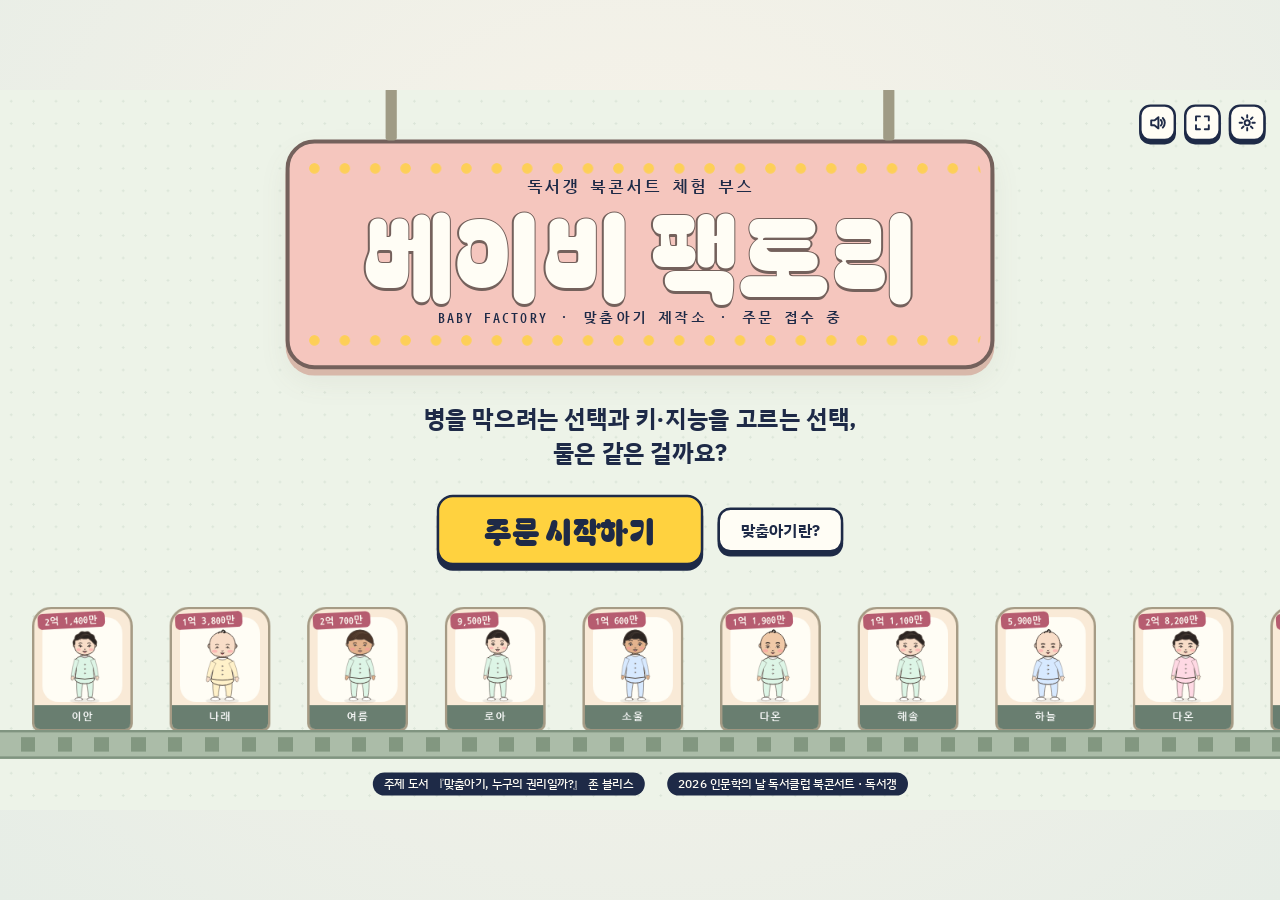
==== commit 09a38ed8: "Refine character silhouettes, face variety and scene-specific acting" ====
--- a/index.html
+++ b/index.html
@@ -10,7 +10,7 @@
 <link rel="preconnect" href="https://fonts.googleapis.com">
 <link rel="preconnect" href="https://fonts.gstatic.com" crossorigin>
 <link rel="stylesheet" href="https://fonts.googleapis.com/css2?family=Bagel+Fat+One&family=IBM+Plex+Sans+KR:wght@400;500;700&family=Nanum+Gothic+Coding:wght@400;700&display=swap">
-<link rel="stylesheet" href="style.css?v=20261010-friendly">
+<link rel="stylesheet" href="style.css?v=20261010-expressive">
 </head>
 <body>
 
@@ -336,15 +336,15 @@
 <div id="print-area" aria-hidden="true"></div>
 <style id="page-style"></style>
 
-<script src="util.js?v=20261010-friendly"></script>
-<script src="data.js?v=20261010-friendly"></script>
-<script src="qr.js?v=20261010-friendly"></script>
-<script src="sim.js?v=20261010-friendly"></script>
-<script src="person.js?v=20261010-friendly"></script>
-<script src="stage.js?v=20261010-friendly"></script>
-<script src="sound.js?v=20261010-friendly"></script>
-<script src="card.js?v=20261010-friendly"></script>
-<script src="viewer.js?v=20261010-friendly"></script>
-<script src="app.js?v=20261010-friendly"></script>
+<script src="util.js?v=20261010-expressive"></script>
+<script src="data.js?v=20261010-expressive"></script>
+<script src="qr.js?v=20261010-expressive"></script>
+<script src="sim.js?v=20261010-expressive"></script>
+<script src="person.js?v=20261010-expressive"></script>
+<script src="stage.js?v=20261010-expressive"></script>
+<script src="sound.js?v=20261010-expressive"></script>
+<script src="card.js?v=20261010-expressive"></script>
+<script src="viewer.js?v=20261010-expressive"></script>
+<script src="app.js?v=20261010-expressive"></script>
 </body>
 </html>
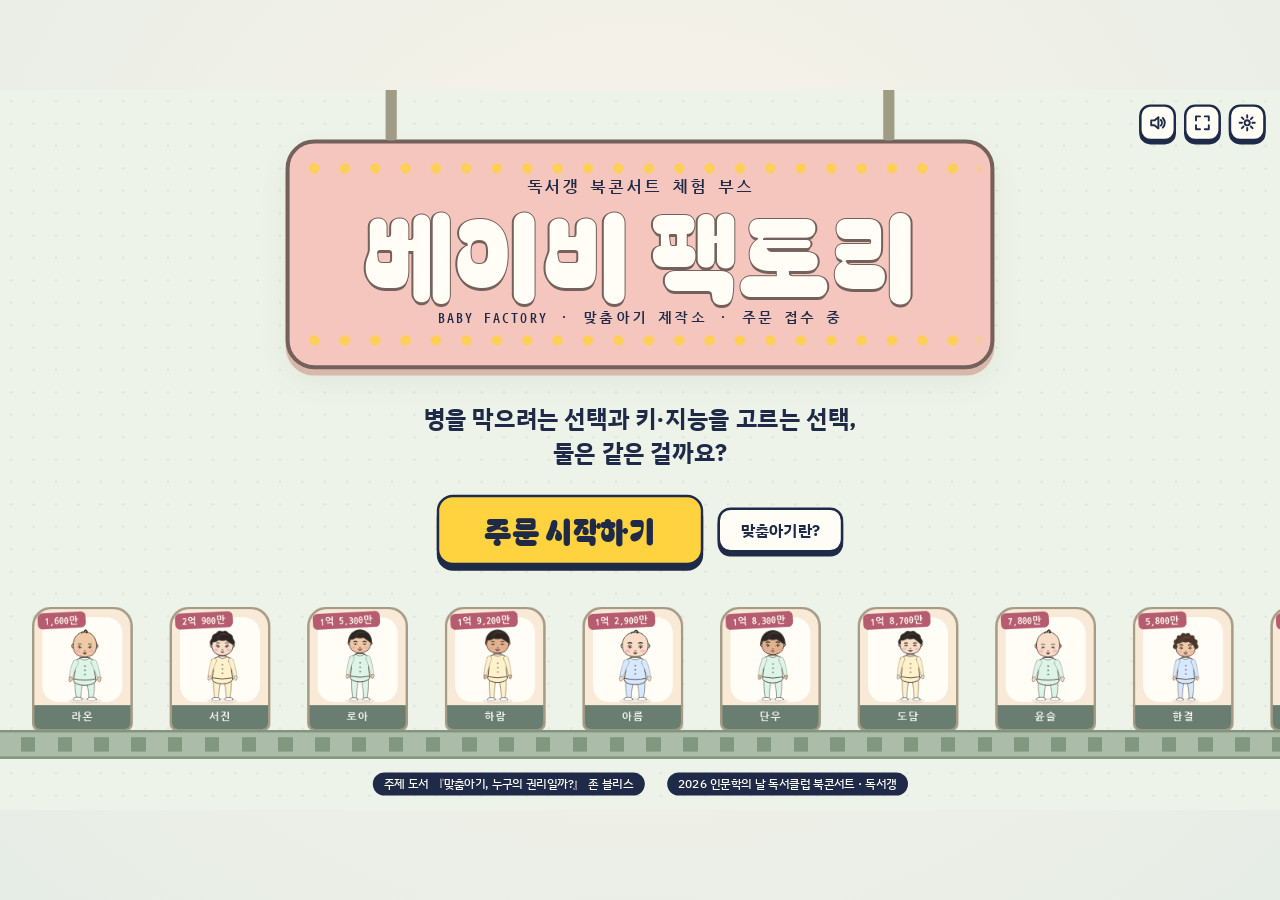
==== commit dd17b07c: "Round limb contours and make wheelchair poses and stories coherent" ====
--- a/index.html
+++ b/index.html
@@ -10,7 +10,7 @@
 <link rel="preconnect" href="https://fonts.googleapis.com">
 <link rel="preconnect" href="https://fonts.gstatic.com" crossorigin>
 <link rel="stylesheet" href="https://fonts.googleapis.com/css2?family=Bagel+Fat+One&family=IBM+Plex+Sans+KR:wght@400;500;700&family=Nanum+Gothic+Coding:wght@400;700&display=swap">
-<link rel="stylesheet" href="style.css?v=20261010-expressive">
+<link rel="stylesheet" href="style.css?v=20261010-mobility">
 </head>
 <body>
 
@@ -336,15 +336,15 @@
 <div id="print-area" aria-hidden="true"></div>
 <style id="page-style"></style>
 
-<script src="util.js?v=20261010-expressive"></script>
-<script src="data.js?v=20261010-expressive"></script>
-<script src="qr.js?v=20261010-expressive"></script>
-<script src="sim.js?v=20261010-expressive"></script>
-<script src="person.js?v=20261010-expressive"></script>
-<script src="stage.js?v=20261010-expressive"></script>
-<script src="sound.js?v=20261010-expressive"></script>
-<script src="card.js?v=20261010-expressive"></script>
-<script src="viewer.js?v=20261010-expressive"></script>
-<script src="app.js?v=20261010-expressive"></script>
+<script src="util.js?v=20261010-mobility"></script>
+<script src="data.js?v=20261010-mobility"></script>
+<script src="qr.js?v=20261010-mobility"></script>
+<script src="sim.js?v=20261010-mobility"></script>
+<script src="person.js?v=20261010-mobility"></script>
+<script src="stage.js?v=20261010-mobility"></script>
+<script src="sound.js?v=20261010-mobility"></script>
+<script src="card.js?v=20261010-mobility"></script>
+<script src="viewer.js?v=20261010-mobility"></script>
+<script src="app.js?v=20261010-mobility"></script>
 </body>
 </html>
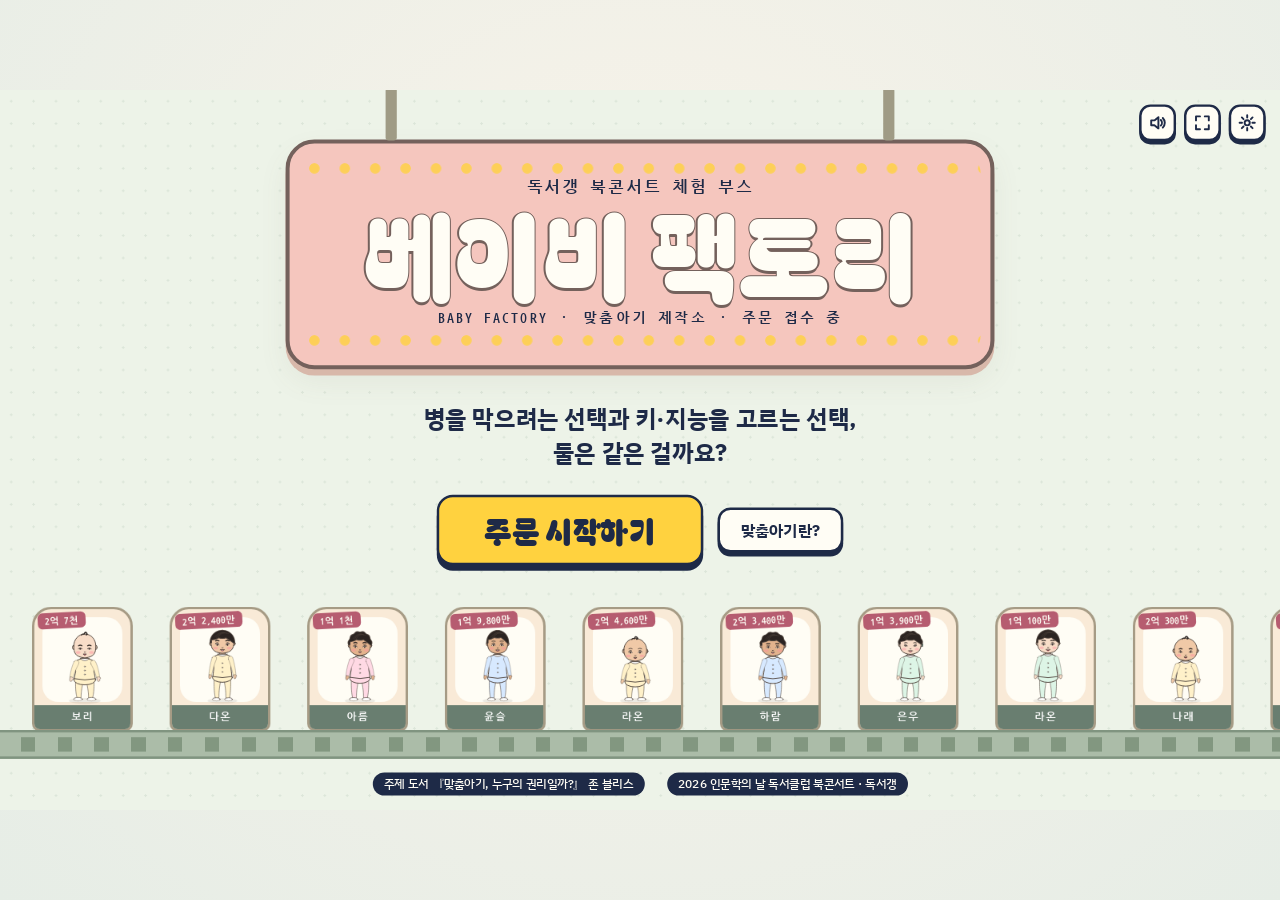
==== commit f8f77c8a: "Prevent overlapping backdrops and keep held props visible" ====
--- a/index.html
+++ b/index.html
@@ -10,7 +10,7 @@
 <link rel="preconnect" href="https://fonts.googleapis.com">
 <link rel="preconnect" href="https://fonts.gstatic.com" crossorigin>
 <link rel="stylesheet" href="https://fonts.googleapis.com/css2?family=Bagel+Fat+One&family=IBM+Plex+Sans+KR:wght@400;500;700&family=Nanum+Gothic+Coding:wght@400;700&display=swap">
-<link rel="stylesheet" href="style.css?v=20261010-mobility">
+<link rel="stylesheet" href="style.css?v=20261010-clear-scenes">
 </head>
 <body>
 
@@ -336,15 +336,15 @@
 <div id="print-area" aria-hidden="true"></div>
 <style id="page-style"></style>
 
-<script src="util.js?v=20261010-mobility"></script>
-<script src="data.js?v=20261010-mobility"></script>
-<script src="qr.js?v=20261010-mobility"></script>
-<script src="sim.js?v=20261010-mobility"></script>
-<script src="person.js?v=20261010-mobility"></script>
-<script src="stage.js?v=20261010-mobility"></script>
-<script src="sound.js?v=20261010-mobility"></script>
-<script src="card.js?v=20261010-mobility"></script>
-<script src="viewer.js?v=20261010-mobility"></script>
-<script src="app.js?v=20261010-mobility"></script>
+<script src="util.js?v=20261010-clear-scenes"></script>
+<script src="data.js?v=20261010-clear-scenes"></script>
+<script src="qr.js?v=20261010-clear-scenes"></script>
+<script src="sim.js?v=20261010-clear-scenes"></script>
+<script src="person.js?v=20261010-clear-scenes"></script>
+<script src="stage.js?v=20261010-clear-scenes"></script>
+<script src="sound.js?v=20261010-clear-scenes"></script>
+<script src="card.js?v=20261010-clear-scenes"></script>
+<script src="viewer.js?v=20261010-clear-scenes"></script>
+<script src="app.js?v=20261010-clear-scenes"></script>
 </body>
 </html>
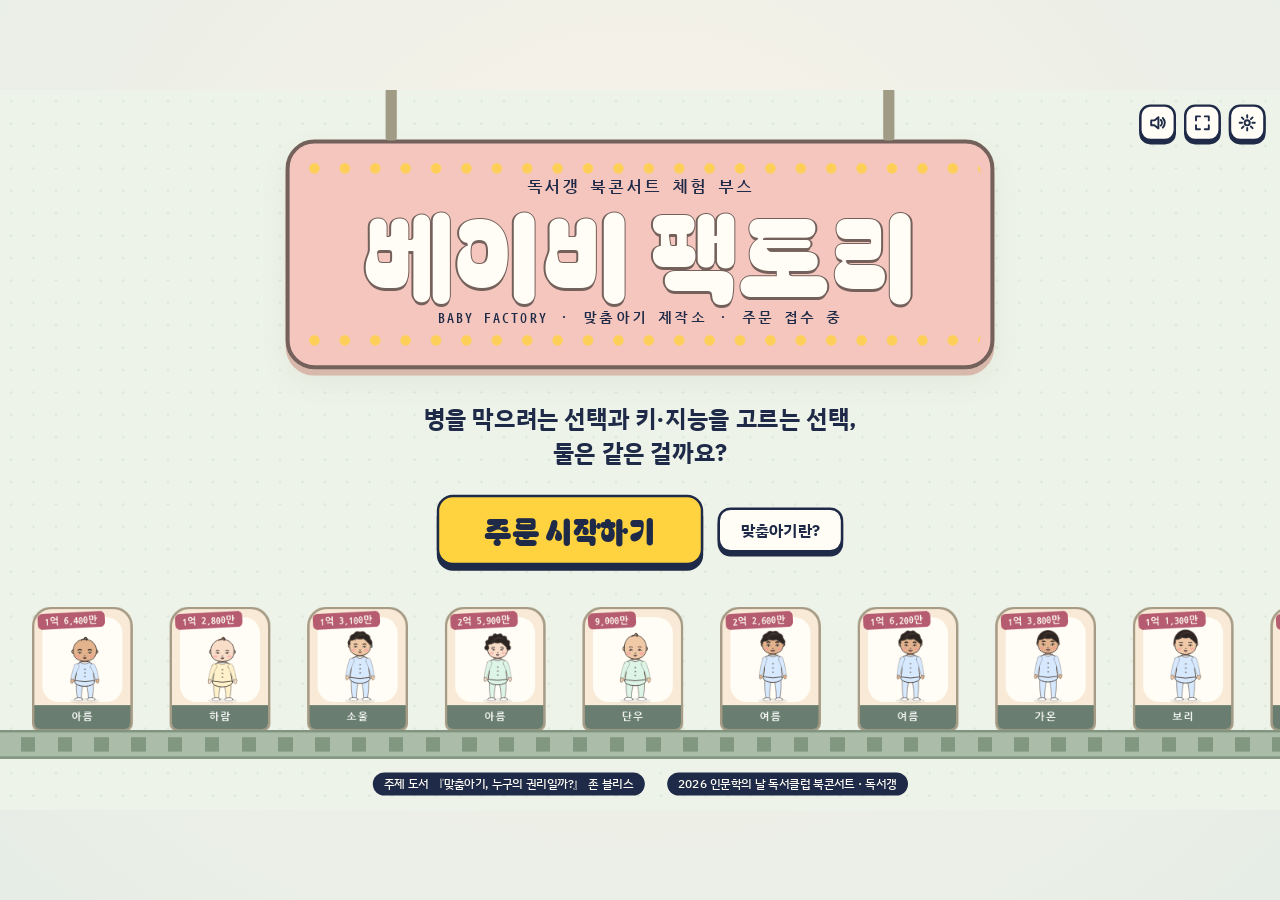
==== commit f7311e3d: "Fix prop grips and supported motion across lifetime scenes" ====
--- a/index.html
+++ b/index.html
@@ -10,7 +10,7 @@
 <link rel="preconnect" href="https://fonts.googleapis.com">
 <link rel="preconnect" href="https://fonts.gstatic.com" crossorigin>
 <link rel="stylesheet" href="https://fonts.googleapis.com/css2?family=Bagel+Fat+One&family=IBM+Plex+Sans+KR:wght@400;500;700&family=Nanum+Gothic+Coding:wght@400;700&display=swap">
-<link rel="stylesheet" href="style.css?v=20261010-clear-scenes">
+<link rel="stylesheet" href="style.css?v=20261010-lifetime-motion">
 </head>
 <body>
 
@@ -336,15 +336,15 @@
 <div id="print-area" aria-hidden="true"></div>
 <style id="page-style"></style>
 
-<script src="util.js?v=20261010-clear-scenes"></script>
-<script src="data.js?v=20261010-clear-scenes"></script>
-<script src="qr.js?v=20261010-clear-scenes"></script>
-<script src="sim.js?v=20261010-clear-scenes"></script>
-<script src="person.js?v=20261010-clear-scenes"></script>
-<script src="stage.js?v=20261010-clear-scenes"></script>
-<script src="sound.js?v=20261010-clear-scenes"></script>
-<script src="card.js?v=20261010-clear-scenes"></script>
-<script src="viewer.js?v=20261010-clear-scenes"></script>
-<script src="app.js?v=20261010-clear-scenes"></script>
+<script src="util.js?v=20261010-lifetime-motion"></script>
+<script src="data.js?v=20261010-lifetime-motion"></script>
+<script src="qr.js?v=20261010-lifetime-motion"></script>
+<script src="sim.js?v=20261010-lifetime-motion"></script>
+<script src="person.js?v=20261010-lifetime-motion"></script>
+<script src="stage.js?v=20261010-lifetime-motion"></script>
+<script src="sound.js?v=20261010-lifetime-motion"></script>
+<script src="card.js?v=20261010-lifetime-motion"></script>
+<script src="viewer.js?v=20261010-lifetime-motion"></script>
+<script src="app.js?v=20261010-lifetime-motion"></script>
 </body>
 </html>
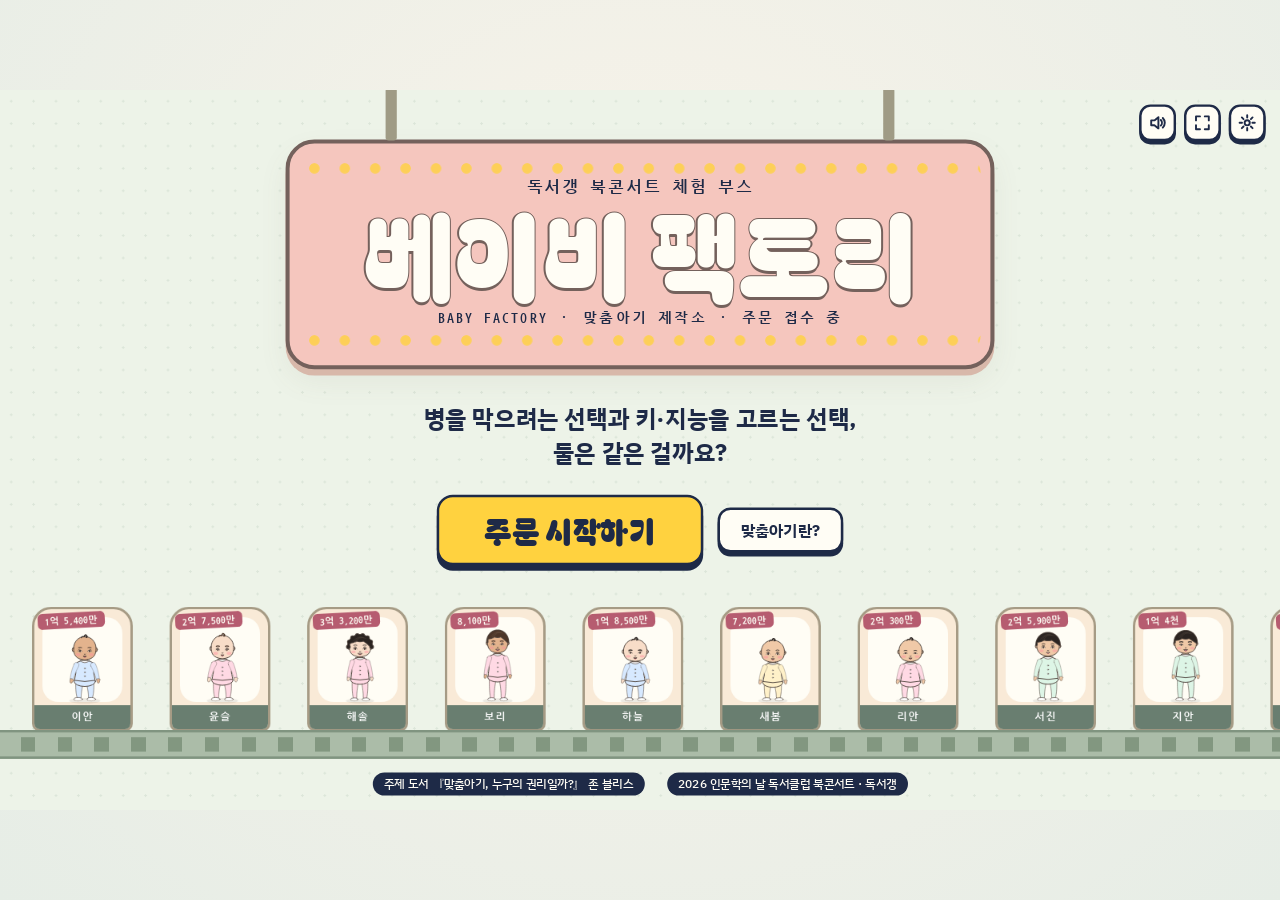
==== commit b0f505ba: "Keep family and sensory life stories coherent - Children only after marriage and grandchildren only " ====
--- a/index.html
+++ b/index.html
@@ -10,7 +10,7 @@
 <link rel="preconnect" href="https://fonts.googleapis.com">
 <link rel="preconnect" href="https://fonts.gstatic.com" crossorigin>
 <link rel="stylesheet" href="https://fonts.googleapis.com/css2?family=Bagel+Fat+One&family=IBM+Plex+Sans+KR:wght@400;500;700&family=Nanum+Gothic+Coding:wght@400;700&display=swap">
-<link rel="stylesheet" href="style.css?v=20261010-lifetime-motion">
+<link rel="stylesheet" href="style.css?v=20261011-family">
 </head>
 <body>
 
@@ -336,15 +336,15 @@
 <div id="print-area" aria-hidden="true"></div>
 <style id="page-style"></style>
 
-<script src="util.js?v=20261010-lifetime-motion"></script>
-<script src="data.js?v=20261010-lifetime-motion"></script>
-<script src="qr.js?v=20261010-lifetime-motion"></script>
-<script src="sim.js?v=20261010-lifetime-motion"></script>
-<script src="person.js?v=20261010-lifetime-motion"></script>
-<script src="stage.js?v=20261010-lifetime-motion"></script>
-<script src="sound.js?v=20261010-lifetime-motion"></script>
-<script src="card.js?v=20261010-lifetime-motion"></script>
-<script src="viewer.js?v=20261010-lifetime-motion"></script>
-<script src="app.js?v=20261010-lifetime-motion"></script>
+<script src="util.js?v=20261011-family"></script>
+<script src="data.js?v=20261011-family"></script>
+<script src="qr.js?v=20261011-family"></script>
+<script src="sim.js?v=20261011-family"></script>
+<script src="person.js?v=20261011-family"></script>
+<script src="stage.js?v=20261011-family"></script>
+<script src="sound.js?v=20261011-family"></script>
+<script src="card.js?v=20261011-family"></script>
+<script src="viewer.js?v=20261011-family"></script>
+<script src="app.js?v=20261011-family"></script>
 </body>
 </html>
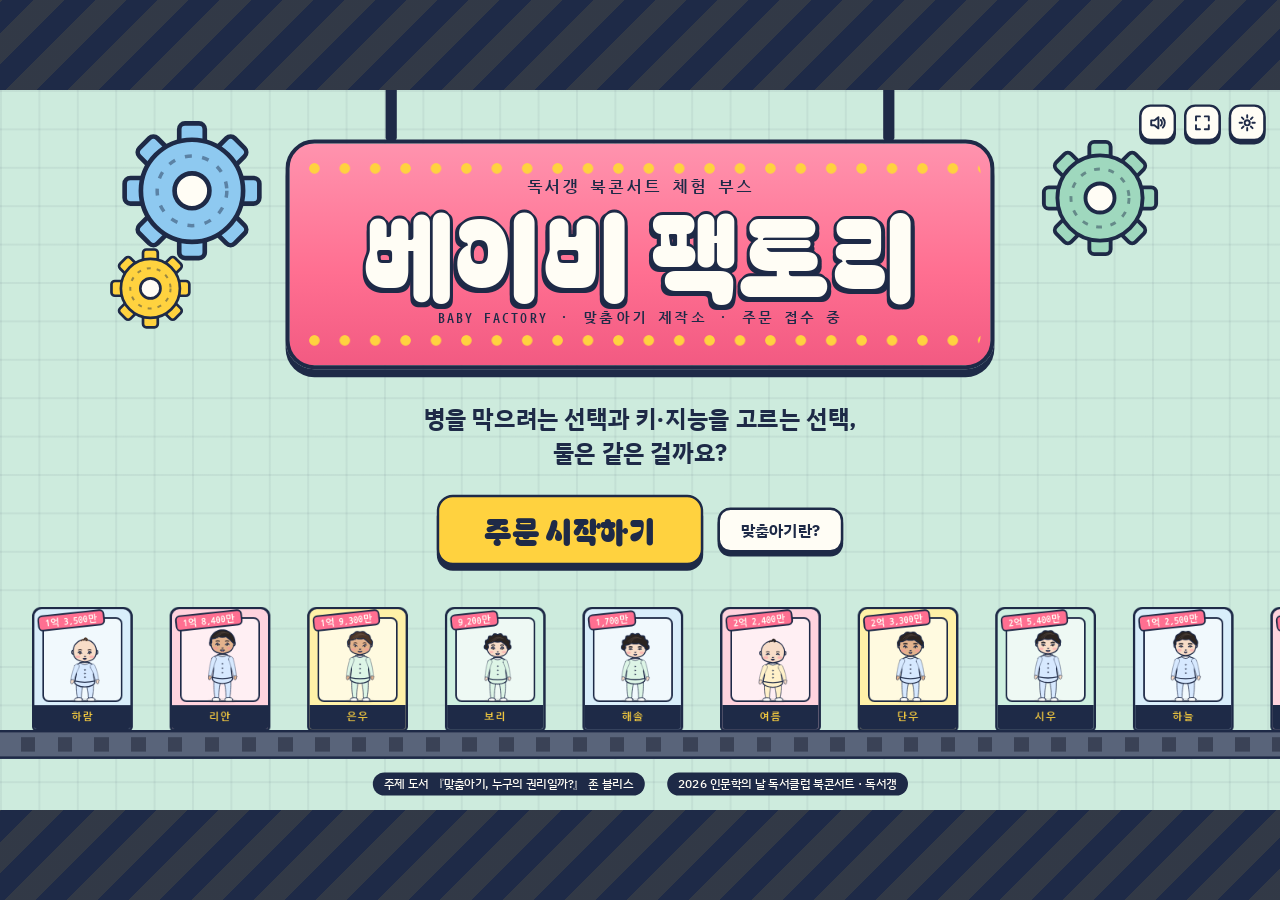
==== commit f5c3c02c: "Restore the toy-factory look and add color wayfinding - Remove the washed-out "picture book" overrid" ====
--- a/index.html
+++ b/index.html
@@ -10,7 +10,7 @@
 <link rel="preconnect" href="https://fonts.googleapis.com">
 <link rel="preconnect" href="https://fonts.gstatic.com" crossorigin>
 <link rel="stylesheet" href="https://fonts.googleapis.com/css2?family=Bagel+Fat+One&family=IBM+Plex+Sans+KR:wght@400;500;700&family=Nanum+Gothic+Coding:wght@400;700&display=swap">
-<link rel="stylesheet" href="style.css?v=20261011-family">
+<link rel="stylesheet" href="style.css?v=20261011-design">
 </head>
 <body>
 
@@ -25,6 +25,9 @@
 
     <!-- ============ 0. 타이틀 ============ -->
     <section class="screen is-on" id="s-title">
+      <svg class="gear g1" viewBox="-62 -62 124 124" aria-hidden="true"><g fill="#8EC9F0" stroke="#1E2A47" stroke-width="4" stroke-linejoin="round"><rect x="-11" y="-58" width="22" height="116" rx="5" transform="rotate(0)"/><rect x="-11" y="-58" width="22" height="116" rx="5" transform="rotate(45)"/><rect x="-11" y="-58" width="22" height="116" rx="5" transform="rotate(90)"/><rect x="-11" y="-58" width="22" height="116" rx="5" transform="rotate(135)"/><circle r="44"/></g><circle r="15" fill="#FFFDF5" stroke="#1E2A47" stroke-width="4"/><circle r="30" fill="none" stroke="#1E2A47" stroke-width="3" stroke-dasharray="6 9" opacity=".45"/></svg>
+      <svg class="gear g2" viewBox="-62 -62 124 124" aria-hidden="true"><g fill="#FFD23F" stroke="#1E2A47" stroke-width="4" stroke-linejoin="round"><rect x="-11" y="-58" width="22" height="116" rx="5" transform="rotate(0)"/><rect x="-11" y="-58" width="22" height="116" rx="5" transform="rotate(45)"/><rect x="-11" y="-58" width="22" height="116" rx="5" transform="rotate(90)"/><rect x="-11" y="-58" width="22" height="116" rx="5" transform="rotate(135)"/><circle r="44"/></g><circle r="15" fill="#FFFDF5" stroke="#1E2A47" stroke-width="4"/><circle r="30" fill="none" stroke="#1E2A47" stroke-width="3" stroke-dasharray="6 9" opacity=".45"/></svg>
+      <svg class="gear g3" viewBox="-62 -62 124 124" aria-hidden="true"><g fill="#9FD8BE" stroke="#1E2A47" stroke-width="4" stroke-linejoin="round"><rect x="-11" y="-58" width="22" height="116" rx="5" transform="rotate(0)"/><rect x="-11" y="-58" width="22" height="116" rx="5" transform="rotate(45)"/><rect x="-11" y="-58" width="22" height="116" rx="5" transform="rotate(90)"/><rect x="-11" y="-58" width="22" height="116" rx="5" transform="rotate(135)"/><circle r="44"/></g><circle r="15" fill="#FFFDF5" stroke="#1E2A47" stroke-width="4"/><circle r="30" fill="none" stroke="#1E2A47" stroke-width="3" stroke-dasharray="6 9" opacity=".45"/></svg>
       <div class="sign">
         <div class="sign-bulbs" aria-hidden="true"></div>
         <p class="sign-eyebrow">독서갱 북콘서트 체험 부스</p>
@@ -336,15 +339,15 @@
 <div id="print-area" aria-hidden="true"></div>
 <style id="page-style"></style>
 
-<script src="util.js?v=20261011-family"></script>
-<script src="data.js?v=20261011-family"></script>
-<script src="qr.js?v=20261011-family"></script>
-<script src="sim.js?v=20261011-family"></script>
-<script src="person.js?v=20261011-family"></script>
-<script src="stage.js?v=20261011-family"></script>
-<script src="sound.js?v=20261011-family"></script>
-<script src="card.js?v=20261011-family"></script>
-<script src="viewer.js?v=20261011-family"></script>
-<script src="app.js?v=20261011-family"></script>
+<script src="util.js?v=20261011-design"></script>
+<script src="data.js?v=20261011-design"></script>
+<script src="qr.js?v=20261011-design"></script>
+<script src="sim.js?v=20261011-design"></script>
+<script src="person.js?v=20261011-design"></script>
+<script src="stage.js?v=20261011-design"></script>
+<script src="sound.js?v=20261011-design"></script>
+<script src="card.js?v=20261011-design"></script>
+<script src="viewer.js?v=20261011-design"></script>
+<script src="app.js?v=20261011-design"></script>
 </body>
 </html>
--- a/style.css
+++ b/style.css
@@ -625,36 +625,102 @@
 .v-foot p { margin: 0 0 4px; }
 .v-error h1 { font-family: var(--font-display); font-weight: 400; font-size: 30px; margin: 0 0 8px; }
 
-/* 그림책 속 작은 제작소 — 기존 조작판 배치와 기능은 그대로 유지 */
-#viewport { background: radial-gradient(ellipse at 50% 35%, #F9F3E9, #E6EDE6); }
-#stage { background-color: #EDF3E8; background-image: radial-gradient(#A8BCAB40 1.5px, transparent 1.5px); background-size: 28px 28px; }
-.sign { background: #F5C6BE; border-color: #74615C; box-shadow: 0 8px 0 #D8B8AA, 0 16px 36px #78695A14; }
-.sign::before, .sign::after { background: #9F9B85; }
-.sign-bulbs { animation: none; opacity: .8; }
-.logo { color: #FFFDF5; text-shadow: 0 4px 0 #74615C, 2px 0 0 #74615C, -2px 0 0 #74615C, 0 -2px 0 #74615C; }
-.box { background: #F9EAD7; border-color: #A69B85; border-radius: 24px 24px 10px 10px; }
-.box::before { border: 0; border-radius: 20px; background: #FFFDF5; }
-.box .box-label { background: #697E70; color: #FFFFFF; }
-.box .tag { background: #B65C70; border-color: #B65C70; transform: rotate(-3deg); }
-.belt-items { animation-duration: 64s; }
-.belt { background: #ABBCA8; border-color: #809480; }
-.belt i { background: repeating-linear-gradient(90deg, #829780 0 18px, transparent 18px 46px); animation-duration: 2.4s; }
-.incubator { background: #DCEBDF; border-color: #839B8C; box-shadow: 0 5px 0 #B5C8B8; }
-.inc-glass { border-color: #A7BDB0; border-radius: 70px 70px 20px 20px; background: radial-gradient(ellipse at 50% 35%, #FFFEF6 0%, #F1F3E6 65%, #DCE9DB 100%); }
-.inc-glass::before { background: #C7DBBC; border-top: 1px solid #B2C9A9; height: 12px; }
-.inc-glass::after { opacity: .35; }
-#preview { inset: 0 0 12px; height: calc(100% - 12px); }
-.bubbles i { animation-duration: 9s; border-color: #C4B58566; background: #FFEDB780; }
-.pod.is-busy .pod-body { animation: pod-breathe 3s ease-in-out infinite; }
-@keyframes pod-breathe { 50% { box-shadow: 0 0 30px 8px #FFEAB566; } }
-.pod-cap::before, .pod-cap::after { animation: lamp-soft 2.8s ease-in-out infinite; background: #E4C27E; }
-@keyframes lamp-soft { 50% { background: #F9E8AF; } }
-#pod-baby { transition: opacity .7s .3s, transform 1s .3s cubic-bezier(.22,.65,.3,1); transform: translateY(14px) scale(.94); }
+/* ================= 디자인 보강 =================
+   장난감 공장의 정체성(남색 윤곽 · 경고 줄무늬 · 격자 · 깜빡이는 전구)을 지키면서
+   탭별 색, 금액대별 지폐 버튼, 톱니바퀴, 부드러운 경고를 더함 */
+:root {
+  --c-looks: #FF6F91;  --c-looks-bg: #FFDCE6;  --c-looks-paper: #FFF6F9;
+  --c-body: #3E9BD8;   --c-body-bg: #D5ECFB;   --c-body-paper: #F3FAFF;
+  --c-mind: #E0A100;   --c-mind-bg: #FFEFA8;   --c-mind-paper: #FFFCEB;
+  --c-health: #2FA57A; --c-health-bg: #CFF0E1; --c-health-paper: #F2FBF6;
+}
+
+/* 타이틀: 간판 광택 + 뒤에서 도는 톱니바퀴 + 알록달록한 상자 */
+.sign { z-index: 1; background: linear-gradient(180deg, #FF93AE 0%, var(--pink) 58%, #F25A82 100%); }
+.gear { position: absolute; z-index: 0; overflow: visible; animation: gear-turn 26s linear infinite; }
+.gear.g1 { left: 150px; top: 36px; width: 180px; }
+.gear.g2 { left: 136px; top: 196px; width: 104px; animation-duration: 15s; animation-direction: reverse; }
+.gear.g3 { right: 150px; top: 60px; width: 150px; animation-duration: 21s; animation-direction: reverse; }
+@keyframes gear-turn { to { transform: rotate(360deg); } }
+.belt-items { animation-duration: 50s; }
+.box:nth-child(4n+2) { background: var(--pink-2); }
+.box:nth-child(4n+3) { background: var(--yellow-2); }
+.box:nth-child(4n+4) { background: var(--c-health-bg); }
+
+/* 기계 패널 모서리 리벳 */
+.atm, .incubator, .dna, .res-right {
+  background-image:
+    radial-gradient(circle at 14px 14px, var(--steel) 0 4px, var(--ink) 4.5px 6.5px, transparent 7px),
+    radial-gradient(circle at calc(100% - 14px) 14px, var(--steel) 0 4px, var(--ink) 4.5px 6.5px, transparent 7px),
+    radial-gradient(circle at 14px calc(100% - 14px), var(--steel) 0 4px, var(--ink) 4.5px 6.5px, transparent 7px),
+    radial-gradient(circle at calc(100% - 14px) calc(100% - 14px), var(--steel) 0 4px, var(--ink) 4.5px 6.5px, transparent 7px);
+}
+
+/* 예산: 금액이 클수록 비싼 지폐 색 (1 초록 · 2 파랑 · 3 금빛 · 4 최고액) */
+.preset {
+  position: relative; overflow: hidden;
+  background-image: repeating-radial-gradient(circle at 16% 50%, transparent 0 7px, rgba(30, 42, 71, .07) 7px 8px);
+}
+.preset::after { content: '₩'; position: absolute; right: 10px; top: 50%; transform: translateY(-50%); font: 700 26px var(--font-mono); opacity: .14; }
+.preset[data-tier="1"] { background-color: #D4EDCB; }
+.preset[data-tier="2"] { background-color: #D3E8FA; }
+.preset[data-tier="3"] { background-color: #FFE49A; }
+.preset[data-tier="4"] { background-color: #FFC6D8; box-shadow: 0 4px 0 var(--ink), inset 0 0 0 3px var(--yellow); }
+.preset.is-on { background-color: var(--ink); color: var(--yellow); }
+.preset.is-on::after { opacity: .3; }
+
+/* 설계: 탭마다 고유 색, 탭과 목록 종이가 이어지도록 */
+.tab[data-cat="looks"], .trait-list[data-cat="looks"] { --cat: var(--c-looks); --cat-bg: var(--c-looks-bg); --cat-paper: var(--c-looks-paper); }
+.tab[data-cat="body"], .trait-list[data-cat="body"] { --cat: var(--c-body); --cat-bg: var(--c-body-bg); --cat-paper: var(--c-body-paper); }
+.tab[data-cat="mind"], .trait-list[data-cat="mind"] { --cat: var(--c-mind); --cat-bg: var(--c-mind-bg); --cat-paper: var(--c-mind-paper); }
+.tab[data-cat="health"], .trait-list[data-cat="health"] { --cat: var(--c-health); --cat-bg: var(--c-health-bg); --cat-paper: var(--c-health-paper); }
+.tab { background: var(--cat-bg, var(--steel)); }
+.tab svg { stroke: var(--ink); }
+.tab::before { content: ''; position: absolute; left: 14px; right: 14px; top: 7px; height: 5px; border-radius: 3px; background: var(--cat, var(--ink)); opacity: .9; }
+.tab.is-on { background: var(--cat-paper, var(--paper)); }
+.trait-list[data-cat] { background-color: var(--cat-paper); }
+.trait-list[data-cat] .trait.is-bought { background: var(--cat-bg); }
+.trait-list[data-cat] .gene { background: var(--cat-bg); }
+.trait-list[data-cat] .opt.is-on:not(.is-nat) { box-shadow: 0 3px 0 var(--cat); }
+.trait-list[data-cat] .opt .price { color: var(--ink); }
+.trait-list[data-cat] .opt .price::before { content: ''; display: inline-block; width: 8px; height: 8px; margin-right: 5px; border-radius: 50%; background: var(--cat); vertical-align: 1px; }
+.trait-list[data-cat] .opt.is-nat .price::before, .trait-list[data-cat] .opt.is-poor .price::before { display: none; }
+.trait-list[data-cat] .opt.is-on .price { color: var(--yellow); }
+.trait-list[data-cat] .opt.is-nat.is-on .price, .trait-list[data-cat] .opt.is-poor .price { color: inherit; }
+
+/* 출생 신고서: 서류 테두리 + 빨간 도장 */
+.reveal { box-shadow: var(--shadow), inset 0 0 0 9px var(--paper), inset 0 0 0 11px rgba(30, 42, 71, .18); }
+.reveal::after {
+  content: '출생 확인'; position: absolute; top: 24px; right: 30px; padding: 6px 14px 4px;
+  border: 4px solid var(--red); border-radius: 12px; color: var(--red);
+  font-family: var(--font-display); font-size: 28px; letter-spacing: .04em;
+  transform: rotate(9deg); opacity: .82; pointer-events: none;
+  animation: birth-stamp .45s .5s cubic-bezier(.2, 1.6, .5, 1) both;
+}
+@keyframes birth-stamp { from { transform: scale(2.2) rotate(-6deg); opacity: 0; } to { transform: scale(1) rotate(9deg); opacity: .82; } }
+
+/* 남은 시간 10초: 번쩍임 대신 부드럽게 맥박 */
+.timer.is-danger { animation: danger-soft 1s ease-in-out infinite; }
+@keyframes danger-soft { 50% { background: var(--red); box-shadow: 0 6px 0 var(--ink), 0 0 0 8px rgba(239, 75, 60, .28); } }
+
+/* 결과 요약 숫자: 탭 색과 같은 계열 */
+.res-stats .stat:nth-child(1) { background: var(--c-body-bg); }
+.res-stats .stat:nth-child(2) { background: var(--c-mind-bg); }
+.res-stats .stat:nth-child(3) { background: var(--c-looks-bg); }
+.res-stats .stat:nth-child(4) { background: var(--c-health-bg); }
+
+/* 탄생 캡슐: 은은한 빛 + 부드럽게 등장 */
+.pod.is-busy .pod-body { animation: pod-breathe 2.4s ease-in-out infinite; }
+@keyframes pod-breathe { 50% { box-shadow: 0 0 34px 10px rgba(255, 210, 63, .45); } }
+#pod-baby { transition: opacity .7s .3s, transform 1s .3s cubic-bezier(.22, .65, .3, 1); transform: translateY(14px) scale(.94); }
 .pod.is-open #pod-baby { transform: translateY(0) scale(1); }
-.timer.is-danger { animation: none; background: #EF4B3C; }
-.card { animation: story-in .55s cubic-bezier(.22,.65,.3,1); }
+
+/* 인생 기록 카드 등장 */
+.card { animation: story-in .55s cubic-bezier(.22, .65, .3, 1); }
 @keyframes story-in { from { opacity: 0; transform: translateY(16px); } }
+
 @media (prefers-reduced-motion: reduce) {
-  .belt-items, .belt i, .bubbles i, .pod.is-busy .pod-body, .pod-cap::before, .pod-cap::after { animation: none !important; }
+  .gear, .belt-items, .belt i, .bubbles i, .pod.is-busy .pod-body, .pod-cap::before, .pod-cap::after, .sign-bulbs, .timer.is-danger { animation: none !important; }
+  .timer.is-danger { background: var(--red); }
   #pod-baby { transition: none; }
 }
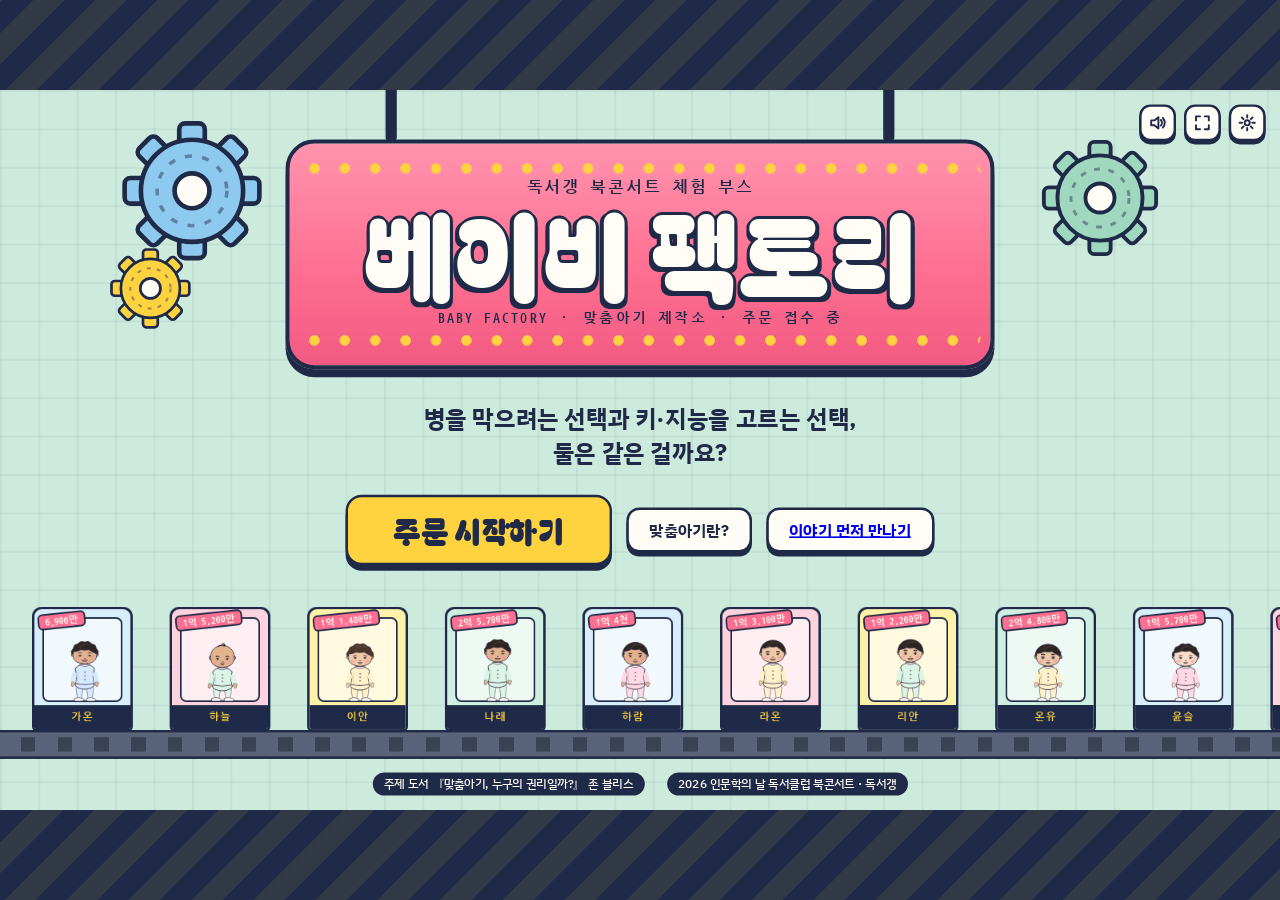
==== commit 016837e1: "Redraw illustrated characters and add choice-driven life stories" ====
--- a/index.html
+++ b/index.html
@@ -10,8 +10,8 @@
 <link rel="preconnect" href="https://fonts.googleapis.com">
 <link rel="preconnect" href="https://fonts.gstatic.com" crossorigin>
 <link rel="stylesheet" href="https://fonts.googleapis.com/css2?family=Bagel+Fat+One&family=IBM+Plex+Sans+KR:wght@400;500;700&family=Nanum+Gothic+Coding:wght@400;700&display=swap">
-<link rel="stylesheet" href="style.css?v=20261011-design">
-</head>
+<link rel="stylesheet" href="style.css?v=20261015-illustrated">
+<link rel="stylesheet" href="illustrated.css?v=20261015-illustrated"></head>
 <body>
 
 <div id="viewport">
@@ -37,7 +37,7 @@
       <p class="title-q">병을 막으려는 선택과 키·지능을 고르는 선택,<br>둘은 같은 걸까요?</p>
       <div class="title-actions">
         <button class="btn btn-big" id="btn-start">주문 시작하기</button>
-        <button class="btn btn-ghost" id="btn-explain">맞춤아기란?</button>
+        <button class="btn btn-ghost" id="btn-explain">맞춤아기란?</button><a class="btn btn-ghost" href="preview.html">이야기 먼저 만나기</a>
       </div>
       <div class="conveyor" aria-hidden="true">
         <div class="belt-items" id="belt"></div>
@@ -339,15 +339,17 @@
 <div id="print-area" aria-hidden="true"></div>
 <style id="page-style"></style>
 
-<script src="util.js?v=20261011-design"></script>
-<script src="data.js?v=20261011-design"></script>
-<script src="qr.js?v=20261011-design"></script>
-<script src="sim.js?v=20261011-design"></script>
-<script src="person.js?v=20261011-design"></script>
-<script src="stage.js?v=20261011-design"></script>
-<script src="sound.js?v=20261011-design"></script>
-<script src="card.js?v=20261011-design"></script>
-<script src="viewer.js?v=20261011-design"></script>
-<script src="app.js?v=20261011-design"></script>
+<script src="util.js?v=20261015-illustrated"></script>
+<script src="data.js?v=20261015-illustrated"></script>
+<script src="qr.js?v=20261015-illustrated"></script>
+<script src="story.js?v=20261015-illustrated"></script>
+<script src="world.js?v=20261015-illustrated"></script>
+<script src="sim.js?v=20261015-illustrated"></script>
+<script src="person.js?v=20261015-illustrated"></script>
+<script src="stage.js?v=20261015-illustrated"></script>
+<script src="sound.js?v=20261015-illustrated"></script>
+<script src="card.js?v=20261015-illustrated"></script>
+<script src="viewer.js?v=20261015-illustrated"></script>
+<script src="app.js?v=20261015-illustrated"></script>
 </body>
 </html>
--- a/illustrated.css
+++ b/illustrated.css
@@ -0,0 +1,26 @@
+/* Illustration edition: quiet frames let the face and story do the work. */
+#s-life .life-hud{background:#fffaf0e8;border:2px solid #cabb9f;box-shadow:0 8px 28px #6d543914;border-radius:25px;color:#514735}
+#s-life .card{background:#fffaf1f5;border:1.5px solid #d1c3ac;box-shadow:0 6px 22px #68533e12;border-radius:22px;padding:22px 24px}
+#s-life .card.final{background:#f5e5bb}
+#s-life .card p{line-height:1.65;color:#4b4542}
+#s-life .card+.card{opacity:.55}
+#s-life .card-head{margin-bottom:9px}
+.story-chapter{font:700 14px/1.5 sans-serif;letter-spacing:.06em;color:#8a7559;margin-bottom:10px}
+.story-choice{display:grid;gap:10px;margin-top:18px}
+.story-choice-label{font-size:16px;font-weight:700;color:#577c70}
+.story-choice button{display:flex;align-items:center;gap:13px;min-height:58px;text-align:left;padding:12px 16px;border:1px solid #c0d0c4;border-radius:13px;background:#f0f5eb;color:#344b43;font-family:inherit;font-size:18px;font-weight:600;line-height:1.5;cursor:pointer;transition:background .18s,transform .18s}
+.story-choice button:hover{background:#e0ecdc;transform:translateY(-2px)}
+.story-choice button:focus-visible,.v-chapters button:focus-visible{outline:3px solid #527f76;outline-offset:3px}
+.story-choice button span{font:600 12px monospace;opacity:.65}
+.story-choice button b{margin-left:auto;font-size:21px}
+.story-choice small{font-size:13px;line-height:1.6;color:#867965}
+.story-selected{font-size:14px!important;padding-top:12px;color:#55796c!important;border-top:1px dashed #c7d3c2}
+.v-story-title{color:#5f8175;font-weight:700;font-size:16px}
+.v-story-title span{color:#948775;font-size:12px;font-weight:400}
+.v-stage{border:1px solid #cbbca6!important;box-shadow:0 12px 45px #65513c12!important;border-radius:24px!important;overflow:hidden}
+.v-caption{background:#fffaf1!important;border:1px solid #ddcfb8!important;border-radius:16px!important;line-height:1.8!important;color:#514a40!important}
+.v-chapters{display:flex;gap:7px;overflow:auto;padding:15px 2px 8px;scrollbar-width:thin}
+.v-chapters button{flex:none;padding:8px 12px;border:1px solid #d4c9b6;border-radius:20px;background:#fffcf5;color:#746853;font-size:12px;cursor:pointer}
+.v-chapters button:hover{background:#ece9da}
+.life-ctrl button:disabled{opacity:.6;cursor:default}
+@media(prefers-reduced-motion:reduce){.story-choice button{transition:none}.story-choice button:hover{transform:none}}
